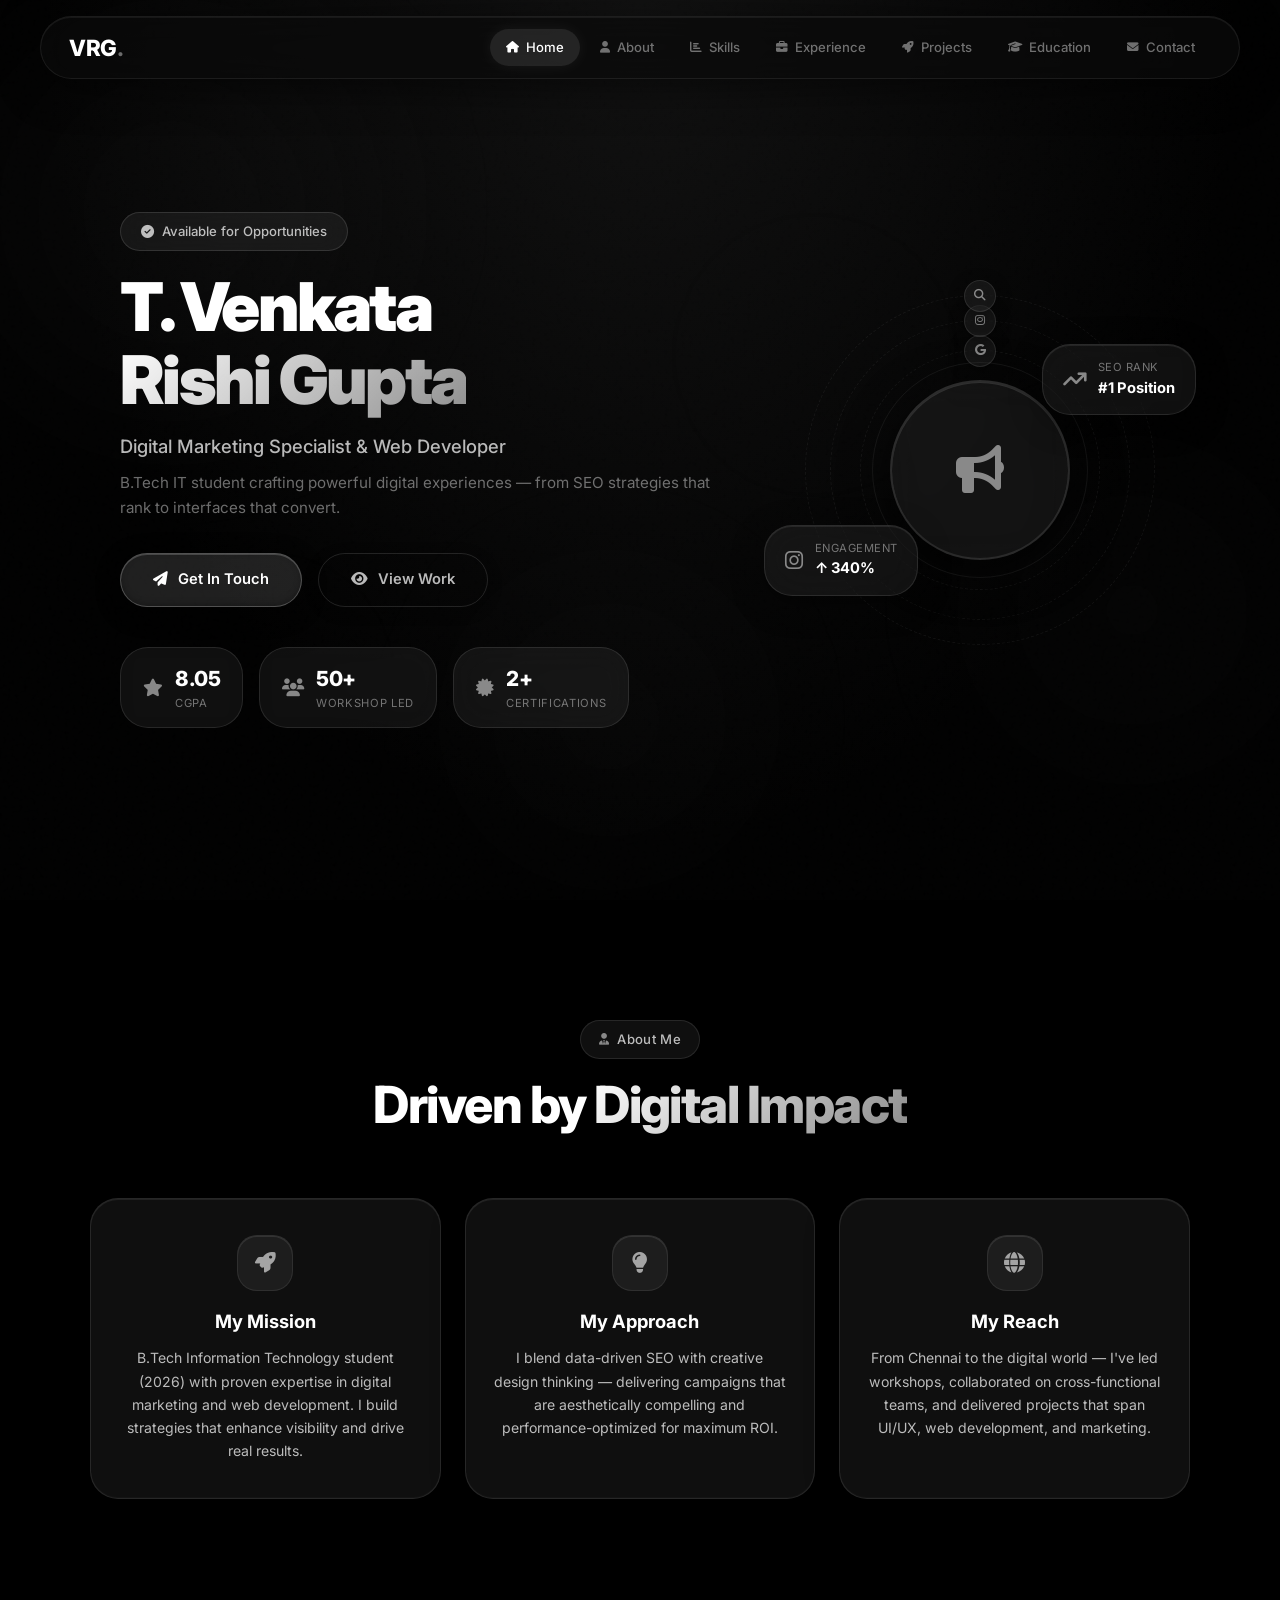
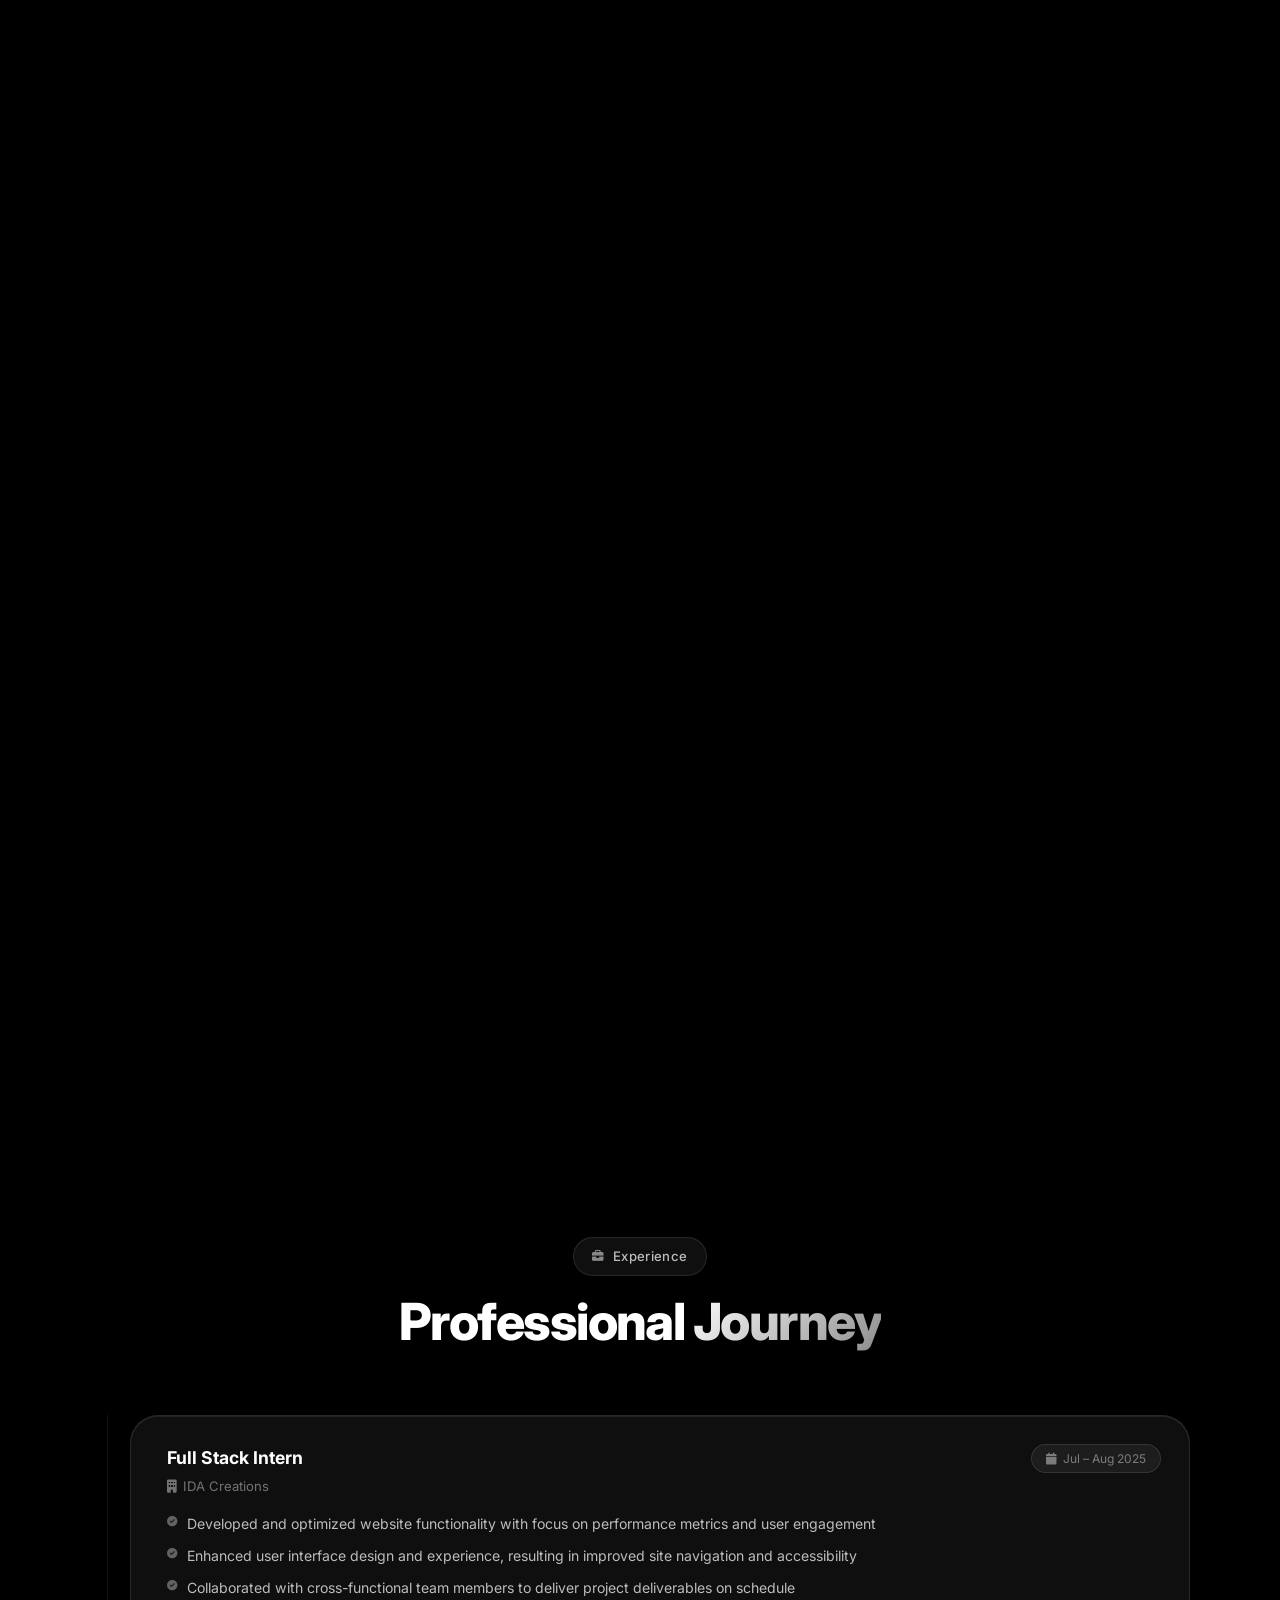
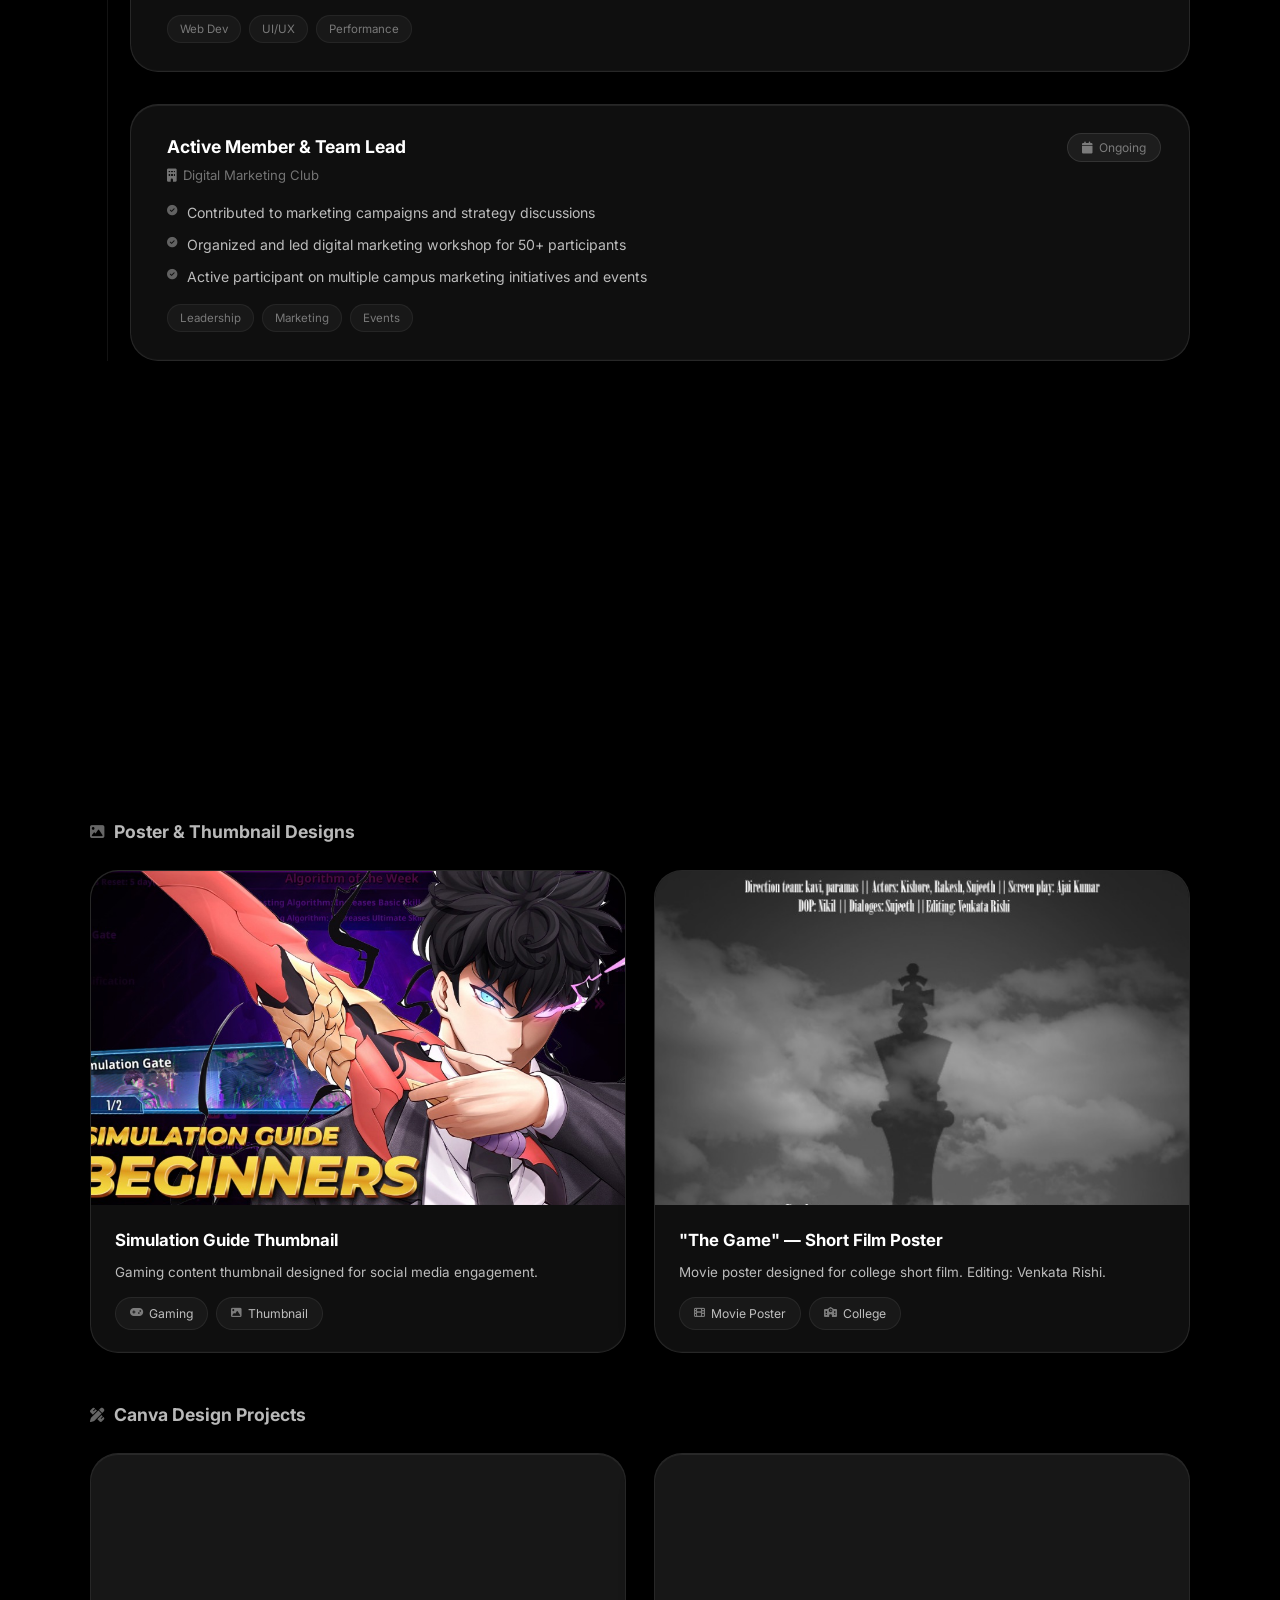
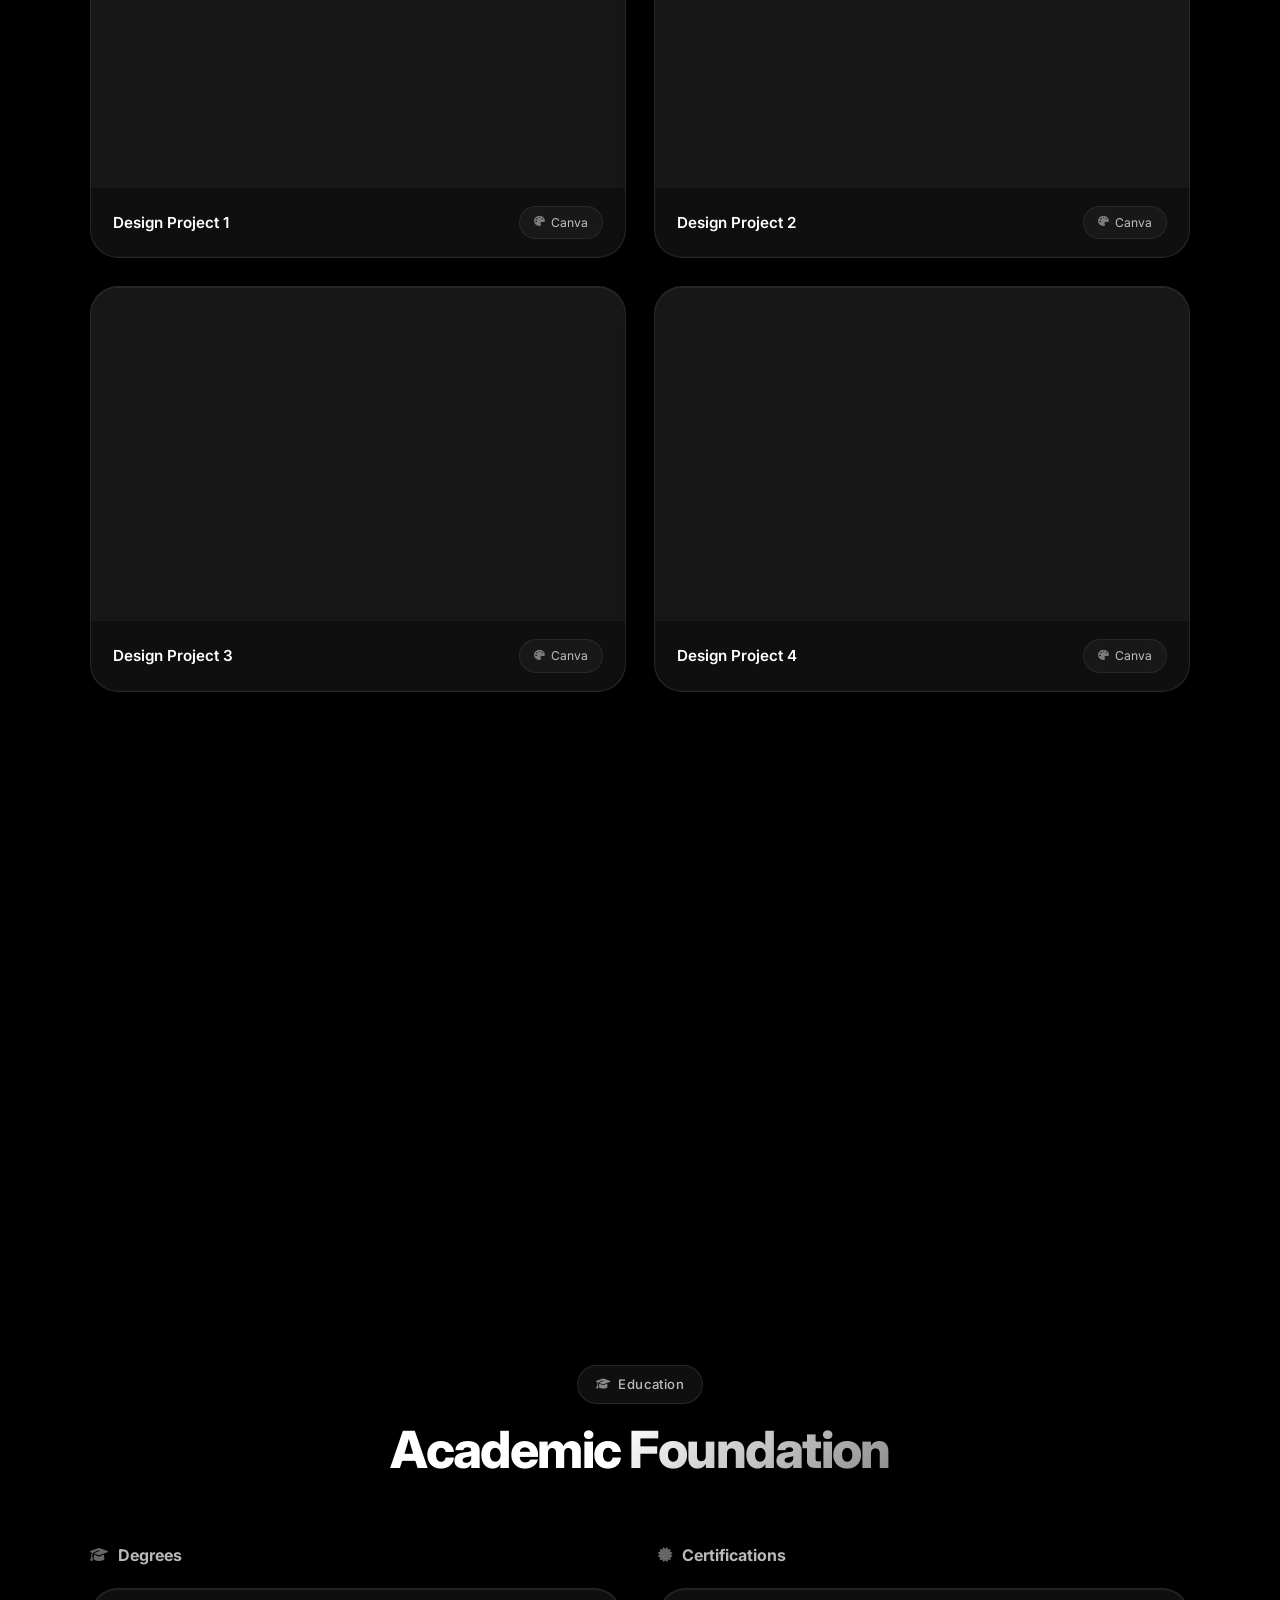
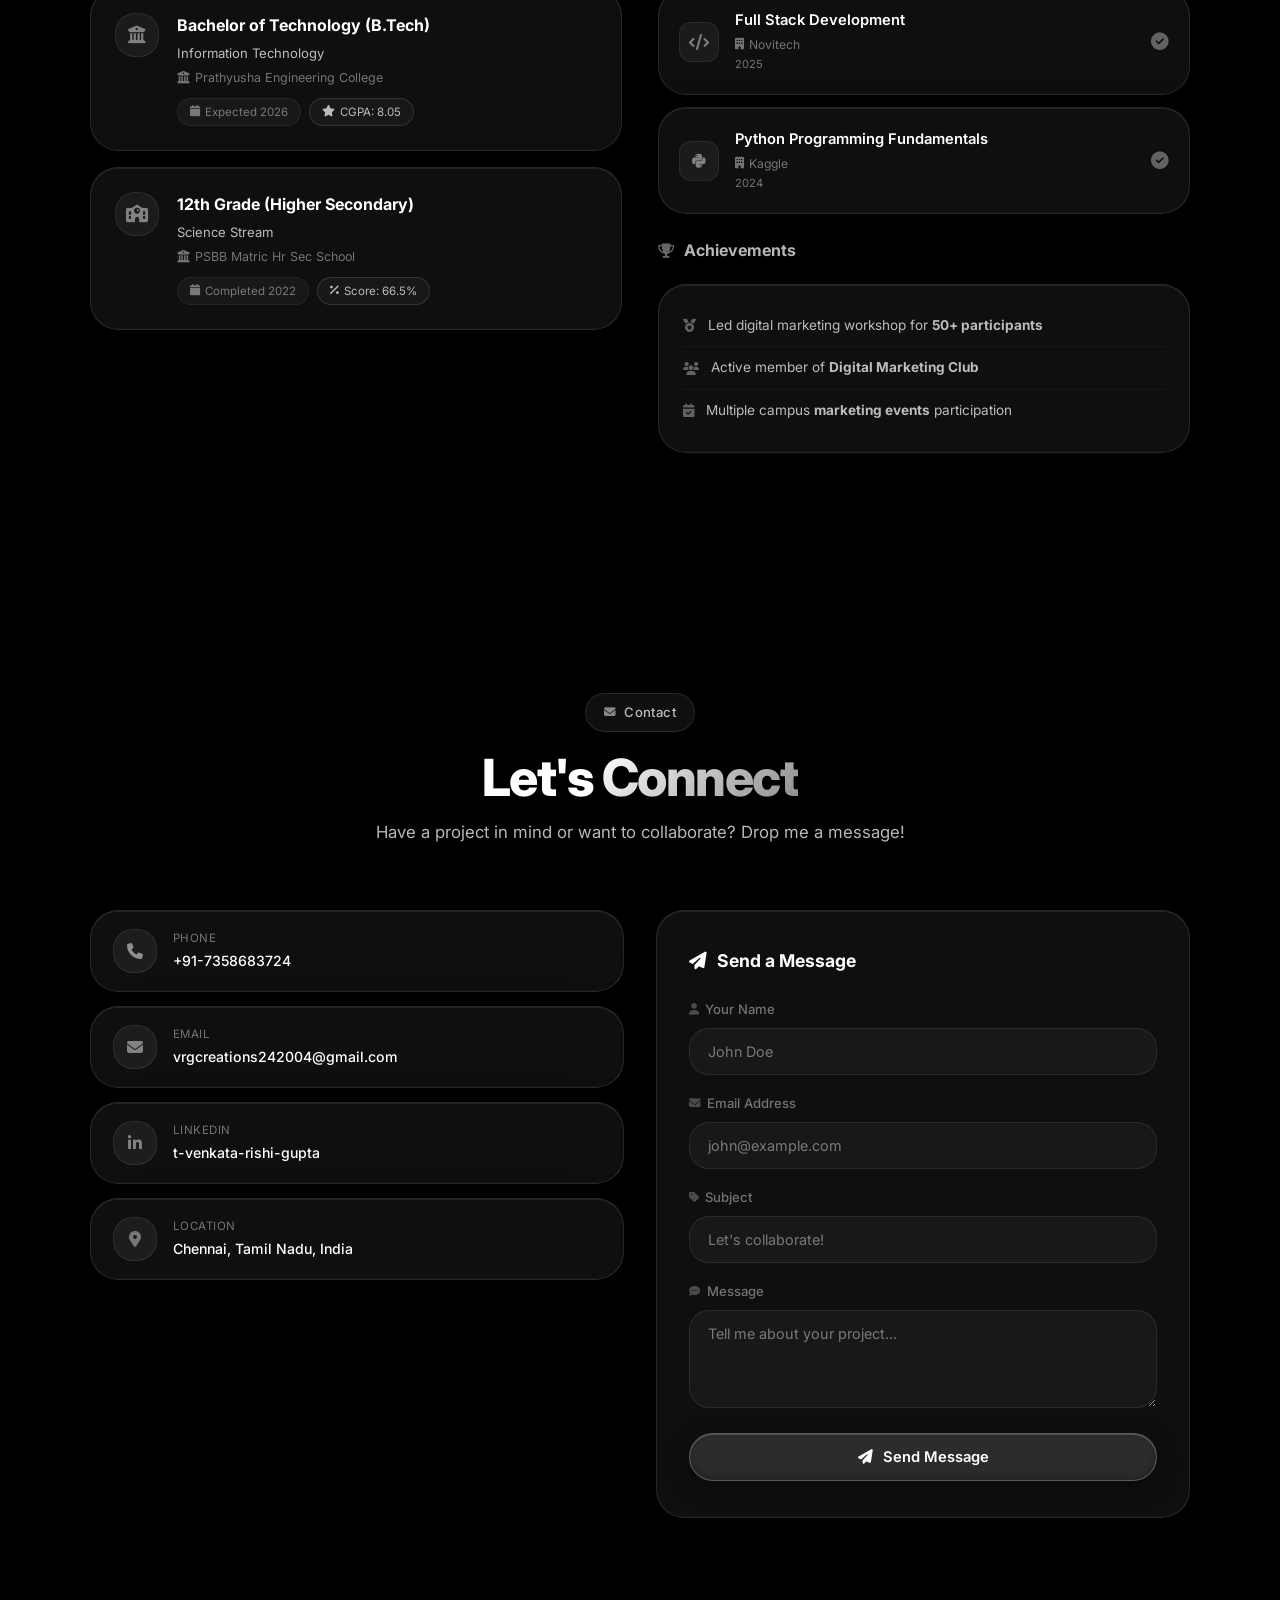
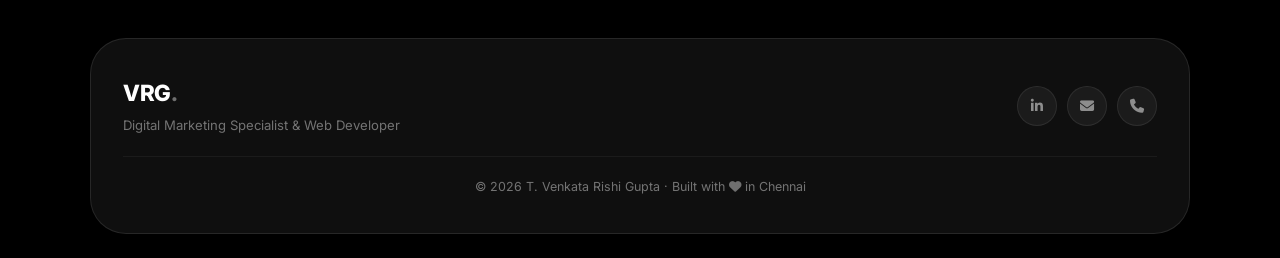
==== index.html @ 82c6eaef "first commit" ====
<!DOCTYPE html>
<html lang="en">

<head>
  <meta charset="UTF-8" />
  <meta name="viewport" content="width=device-width, initial-scale=1.0" />
  <title>T. Venkata Rishi Gupta | Digital Marketing Specialist &amp; Portfolio – Chennai, India</title>
  <meta name="description"
    content="T. Venkata Rishi Gupta – Digital Marketing Specialist & Web Developer. SEO, Social Media, UI/UX & more." />
  <link rel="preconnect" href="https://fonts.googleapis.com" />
  <link rel="preconnect" href="https://fonts.gstatic.com" crossorigin />
  <link
    href="https://fonts.googleapis.com/css2?family=SF+Pro+Display:wght@300;400;500;600;700&family=Inter:wght@300;400;500;600;700;800;900&display=swap"
    rel="stylesheet" />
  <link rel="stylesheet" href="https://cdnjs.cloudflare.com/ajax/libs/font-awesome/6.5.0/css/all.min.css" />
  <link rel="stylesheet" href="style.css" />
</head>

<body>

  <!-- Animated Background -->
  <div class="bg-canvas">
    <div class="orb orb-1"></div>
    <div class="orb orb-2"></div>
    <div class="orb orb-3"></div>
    <div class="orb orb-4"></div>
    <div class="orb orb-5"></div>
    <div class="noise-overlay"></div>
  </div>

  <!-- NAV -->
  <nav id="navbar">
    <div class="nav-glass">
      <div class="nav-logo">
        <span class="logo-text">VRG<span class="logo-dot">.</span></span>
      </div>
      <ul class="nav-links" id="navLinks">
        <li><a href="#home" class="nav-link active" onclick="setActive(this)"><i
              class="fa-solid fa-house"></i><span>Home</span></a></li>
        <li><a href="#about" class="nav-link" onclick="setActive(this)"><i
              class="fa-solid fa-user"></i><span>About</span></a></li>
        <li><a href="#skills" class="nav-link" onclick="setActive(this)"><i
              class="fa-solid fa-chart-bar"></i><span>Skills</span></a></li>
        <li><a href="#experience" class="nav-link" onclick="setActive(this)"><i
              class="fa-solid fa-briefcase"></i><span>Experience</span></a></li>
        <li><a href="#projects" class="nav-link" onclick="setActive(this)"><i
              class="fa-solid fa-rocket"></i><span>Projects</span></a></li>
        <li><a href="#education" class="nav-link" onclick="setActive(this)"><i
              class="fa-solid fa-graduation-cap"></i><span>Education</span></a></li>
        <li><a href="#contact" class="nav-link" onclick="setActive(this)"><i
              class="fa-solid fa-envelope"></i><span>Contact</span></a></li>
      </ul>
      <button class="hamburger" id="hamburger" onclick="toggleMenu()">
        <span></span><span></span><span></span>
      </button>
    </div>
  </nav>

  <!-- HERO SECTION -->
  <section id="home" class="hero-section">
    <div class="hero-content">
      <div class="hero-badge glass-badge">
        <i class="fa-solid fa-circle-check"></i>
        <span>Available for Opportunities</span>
      </div>
      <h1 class="hero-title">
        T. Venkata<br />
        <span class="gradient-text">Rishi Gupta</span>
      </h1>
      <p class="hero-subtitle">Digital Marketing Specialist &amp; Web Developer</p>
      <p class="hero-desc">
        B.Tech IT student crafting powerful digital experiences — from SEO strategies that rank to interfaces that
        convert.
      </p>
      <div class="hero-cta">
        <a href="#contact" class="btn-glass-primary">
          <i class="fa-solid fa-paper-plane"></i>
          <span>Get In Touch</span>
        </a>
        <a href="#projects" class="btn-glass-secondary">
          <i class="fa-solid fa-eye"></i>
          <span>View Work</span>
        </a>
      </div>
      <div class="hero-stats">
        <div class="stat-pill">
          <i class="fa-solid fa-star"></i>
          <div>
            <span class="stat-num">8.05</span>
            <span class="stat-label">CGPA</span>
          </div>
        </div>
        <div class="stat-pill">
          <i class="fa-solid fa-users"></i>
          <div>
            <span class="stat-num">50+</span>
            <span class="stat-label">Workshop Led</span>
          </div>
        </div>
        <div class="stat-pill">
          <i class="fa-solid fa-certificate"></i>
          <div>
            <span class="stat-num">2+</span>
            <span class="stat-label">Certifications</span>
          </div>
        </div>
      </div>
    </div>
    <div class="hero-visual">
      <div class="avatar-ring">
        <div class="avatar-glass">
          <div class="avatar-inner">
            <i class="fa-solid fa-bullhorn avatar-icon"></i>
          </div>
          <div class="avatar-pulse"></div>
        </div>
        <div class="orbit orbit-1">
          <div class="orbit-dot"><i class="fa-brands fa-google"></i></div>
        </div>
        <div class="orbit orbit-2">
          <div class="orbit-dot"><i class="fa-brands fa-instagram"></i></div>
        </div>
        <div class="orbit orbit-3">
          <div class="orbit-dot"><i class="fa-solid fa-magnifying-glass"></i></div>
        </div>
      </div>

      <!-- Floating Cards -->
      <div class="float-card card-seo">
        <i class="fa-solid fa-arrow-trend-up"></i>
        <div>
          <span class="fc-label">SEO Rank</span>
          <span class="fc-value">#1 Position</span>
        </div>
      </div>
      <div class="float-card card-social">
        <i class="fa-brands fa-instagram"></i>
        <div>
          <span class="fc-label">Engagement</span>
          <span class="fc-value">↑ 340%</span>
        </div>
      </div>
    </div>
  </section>

  <!-- ABOUT SECTION -->
  <section id="about" class="section">
    <div class="section-inner">
      <div class="section-header">
        <span class="section-tag glass-tag"><i class="fa-solid fa-user-tie"></i> About Me</span>
        <h2 class="section-title">Driven by <span class="gradient-text">Digital Impact</span></h2>
      </div>
      <div class="about-grid">
        <div class="about-card glass-card">
          <div class="about-icon-wrap"><i class="fa-solid fa-rocket"></i></div>
          <h3>My Mission</h3>
          <p>B.Tech Information Technology student (2026) with proven expertise in digital marketing and web
            development. I build strategies that enhance visibility and drive real results.</p>
        </div>
        <div class="about-card glass-card">
          <div class="about-icon-wrap"><i class="fa-solid fa-lightbulb"></i></div>
          <h3>My Approach</h3>
          <p>I blend data-driven SEO with creative design thinking — delivering campaigns that are aesthetically
            compelling and performance-optimized for maximum ROI.</p>
        </div>
        <div class="about-card glass-card">
          <div class="about-icon-wrap"><i class="fa-solid fa-globe"></i></div>
          <h3>My Reach</h3>
          <p>From Chennai to the digital world — I've led workshops, collaborated on cross-functional teams, and
            delivered projects that span UI/UX, web development, and marketing.</p>
        </div>
      </div>
    </div>
  </section>

  <!-- SKILLS SECTION -->
  <section id="skills" class="section">
    <div class="section-inner">
      <div class="section-header">
        <span class="section-tag glass-tag"><i class="fa-solid fa-wand-magic-sparkles"></i> Core Skills</span>
        <h2 class="section-title">What I <span class="gradient-text">Bring to the Table</span></h2>
      </div>

      <div class="skills-grid">
        <!-- Digital Marketing -->
        <div class="skill-category glass-card">
          <div class="skill-cat-header">
            <div class="skill-cat-icon"><i class="fa-solid fa-bullhorn"></i></div>
            <h3>Digital Marketing</h3>
          </div>
          <div class="skill-tags">
            <span class="skill-tag"><i class="fa-brands fa-google"></i> SEO On-page</span>
            <span class="skill-tag"><i class="fa-solid fa-link"></i> SEO Off-page</span>
            <span class="skill-tag"><i class="fa-brands fa-instagram"></i> Social Media</span>
            <span class="skill-tag"><i class="fa-solid fa-key"></i> Keyword Research</span>
          </div>
          <div class="skill-bars">
            <div class="skill-bar-item">
              <span>SEO Strategy</span>
              <div class="bar-track">
                <div class="bar-fill" data-width="90%"></div>
              </div>
            </div>
            <div class="skill-bar-item">
              <span>Social Media Marketing</span>
              <div class="bar-track">
                <div class="bar-fill" data-width="85%"></div>
              </div>
            </div>
            <div class="skill-bar-item">
              <span>Keyword Research</span>
              <div class="bar-track">
                <div class="bar-fill" data-width="88%"></div>
              </div>
            </div>
          </div>
        </div>

        <!-- Design & Development -->
        <div class="skill-category glass-card">
          <div class="skill-cat-header">
            <div class="skill-cat-icon"><i class="fa-solid fa-pen-ruler"></i></div>
            <h3>Design & Development</h3>
          </div>
          <div class="skill-tags">
            <span class="skill-tag"><i class="fa-solid fa-palette"></i> UI/UX Design</span>
            <span class="skill-tag"><i class="fa-solid fa-laptop-code"></i> Web Dev</span>
            <span class="skill-tag"><i class="fa-solid fa-mobile-screen"></i> Responsive</span>
            <span class="skill-tag"><i class="fa-solid fa-sitemap"></i> Web Design</span>
          </div>
          <div class="skill-bars">
            <div class="skill-bar-item">
              <span>UI/UX Design</span>
              <div class="bar-track">
                <div class="bar-fill" data-width="82%"></div>
              </div>
            </div>
            <div class="skill-bar-item">
              <span>Web Development</span>
              <div class="bar-track">
                <div class="bar-fill" data-width="78%"></div>
              </div>
            </div>
            <div class="skill-bar-item">
              <span>Responsive Design</span>
              <div class="bar-track">
                <div class="bar-fill" data-width="85%"></div>
              </div>
            </div>
          </div>
        </div>

        <!-- Technical Tools -->
        <div class="skill-category glass-card">
          <div class="skill-cat-header">
            <div class="skill-cat-icon"><i class="fa-solid fa-screwdriver-wrench"></i></div>
            <h3>Technical Tools</h3>
          </div>
          <div class="skill-tags">
            <span class="skill-tag"><i class="fa-solid fa-c"></i> Canva</span>
            <span class="skill-tag"><i class="fa-brands fa-figma"></i> Figma</span>
            <span class="skill-tag"><i class="fa-brands fa-html5"></i> HTML/CSS</span>
            <span class="skill-tag"><i class="fa-solid fa-globe"></i> Web Mgmt</span>
          </div>
          <div class="skill-bars">
            <div class="skill-bar-item">
              <span>Figma / Canva</span>
              <div class="bar-track">
                <div class="bar-fill" data-width="87%"></div>
              </div>
            </div>
            <div class="skill-bar-item">
              <span>HTML / CSS</span>
              <div class="bar-track">
                <div class="bar-fill" data-width="80%"></div>
              </div>
            </div>
            <div class="skill-bar-item">
              <span>Adobe Photoshop</span>
              <div class="bar-track">
                <div class="bar-fill" data-width="75%"></div>
              </div>
            </div>
          </div>
        </div>

        <!-- Soft Skills -->
        <div class="skill-category glass-card">
          <div class="skill-cat-header">
            <div class="skill-cat-icon"><i class="fa-solid fa-handshake"></i></div>
            <h3>Soft Skills</h3>
          </div>
          <div class="skill-tags">
            <span class="skill-tag"><i class="fa-solid fa-users"></i> Team Work</span>
            <span class="skill-tag"><i class="fa-solid fa-diagram-project"></i> Project Mgmt</span>
            <span class="skill-tag"><i class="fa-solid fa-person-chalkboard"></i> Leadership</span>
          </div>
          <div class="skill-bars">
            <div class="skill-bar-item">
              <span>Team Collaboration</span>
              <div class="bar-track">
                <div class="bar-fill" data-width="92%"></div>
              </div>
            </div>
            <div class="skill-bar-item">
              <span>Project Management</span>
              <div class="bar-track">
                <div class="bar-fill" data-width="86%"></div>
              </div>
            </div>
            <div class="skill-bar-item">
              <span>Workshop Leadership</span>
              <div class="bar-track">
                <div class="bar-fill" data-width="88%"></div>
              </div>
            </div>
          </div>
        </div>
      </div>
    </div>
  </section>

  <!-- EXPERIENCE SECTION -->
  <section id="experience" class="section">
    <div class="section-inner">
      <div class="section-header">
        <span class="section-tag glass-tag"><i class="fa-solid fa-briefcase"></i> Experience</span>
        <h2 class="section-title">Professional <span class="gradient-text">Journey</span></h2>
      </div>

      <div class="timeline">
        <div class="timeline-item glass-card">
          <div class="timeline-badge"><i class="fa-solid fa-code"></i></div>
          <div class="timeline-content">
            <div class="tl-header">
              <div>
                <h3 class="tl-title">Full Stack Intern</h3>
                <span class="tl-company"><i class="fa-solid fa-building"></i> IDA Creations</span>
              </div>
              <span class="tl-date glass-date"><i class="fa-solid fa-calendar"></i> Jul – Aug 2025</span>
            </div>
            <ul class="tl-bullets">
              <li><i class="fa-solid fa-circle-check"></i> Developed and optimized website functionality with focus on
                performance metrics and user engagement</li>
              <li><i class="fa-solid fa-circle-check"></i> Enhanced user interface design and experience, resulting in
                improved site navigation and accessibility</li>
              <li><i class="fa-solid fa-circle-check"></i> Collaborated with cross-functional team members to deliver
                project deliverables on schedule</li>
            </ul>
            <div class="tl-tags">
              <span class="mini-tag">Web Dev</span>
              <span class="mini-tag">UI/UX</span>
              <span class="mini-tag">Performance</span>
            </div>
          </div>
        </div>

        <div class="timeline-item glass-card">
          <div class="timeline-badge club"><i class="fa-solid fa-bullhorn"></i></div>
          <div class="timeline-content">
            <div class="tl-header">
              <div>
                <h3 class="tl-title">Active Member & Team Lead</h3>
                <span class="tl-company"><i class="fa-solid fa-building"></i> Digital Marketing Club</span>
              </div>
              <span class="tl-date glass-date"><i class="fa-solid fa-calendar"></i> Ongoing</span>
            </div>
            <ul class="tl-bullets">
              <li><i class="fa-solid fa-circle-check"></i> Contributed to marketing campaigns and strategy discussions
              </li>
              <li><i class="fa-solid fa-circle-check"></i> Organized and led digital marketing workshop for 50+
                participants</li>
              <li><i class="fa-solid fa-circle-check"></i> Active participant on multiple campus marketing initiatives
                and events</li>
            </ul>
            <div class="tl-tags">
              <span class="mini-tag">Leadership</span>
              <span class="mini-tag">Marketing</span>
              <span class="mini-tag">Events</span>
            </div>
          </div>
        </div>
      </div>
    </div>
  </section>

  <!-- MY WORKS SECTION -->
  <section id="projects" class="section">
    <div class="section-inner">
      <div class="section-header">
        <span class="section-tag glass-tag"><i class="fa-solid fa-palette"></i> My Works</span>
        <h2 class="section-title">Creative <span class="gradient-text">Portfolio</span></h2>
        <p class="section-desc">College projects, personal designs, movie posters &amp; more — crafted with Canva &amp;
          Adobe tools.</p>
      </div>

      <!-- Poster Images Gallery -->
      <h3 class="works-sub-heading"><i class="fa-solid fa-image"></i> Poster &amp; Thumbnail Designs</h3>
      <div class="works-poster-grid">
        <div class="poster-card glass-card">
          <div class="poster-img-wrap" onclick="openLightbox('poster-simulation.jpg', 'Simulation Guide Thumbnail')">
            <img src="poster-simulation.jpg" alt="Simulation Guide Thumbnail" loading="lazy" />
            <div class="img-zoom-hint"><i class="fa-solid fa-expand"></i></div>
          </div>
          <div class="poster-info">
            <h4>Simulation Guide Thumbnail</h4>
            <p>Gaming content thumbnail designed for social media engagement.</p>
            <div class="project-tags">
              <span class="skill-tag"><i class="fa-solid fa-gamepad"></i> Gaming</span>
              <span class="skill-tag"><i class="fa-solid fa-image"></i> Thumbnail</span>
            </div>
          </div>
        </div>
        <div class="poster-card glass-card">
          <div class="poster-img-wrap" onclick="openLightbox('poster-the-game.jpg', 'The Game — Short Film Poster')">
            <img src="poster-the-game.jpg" alt="The Game - Short Film Poster" loading="lazy" />
            <div class="img-zoom-hint"><i class="fa-solid fa-expand"></i></div>
          </div>
          <div class="poster-info">
            <h4>"The Game" — Short Film Poster</h4>
            <p>Movie poster designed for college short film. Editing: Venkata Rishi.</p>
            <div class="project-tags">
              <span class="skill-tag"><i class="fa-solid fa-film"></i> Movie Poster</span>
              <span class="skill-tag"><i class="fa-solid fa-school"></i> College</span>
            </div>
          </div>
        </div>
      </div>

      <!-- Canva Design Embeds -->
      <h3 class="works-sub-heading mt-48"><i class="fa-solid fa-pen-ruler"></i> Canva Design Projects</h3>
      <div class="works-canva-grid">
        <div class="canva-card glass-card">
          <div class="canva-embed-wrap">
            <iframe loading="lazy" src="https://www.canva.com/design/DAGmX1Phuqk/5xt0BirKqe2yKIEESKuTVw/view?embed"
              allowfullscreen="allowfullscreen" allow="fullscreen"></iframe>
          </div>
          <div class="canva-card-info">
            <h4>Design Project 1</h4>
            <span class="skill-tag"><i class="fa-solid fa-palette"></i> Canva</span>
          </div>
        </div>
        <div class="canva-card glass-card">
          <div class="canva-embed-wrap">
            <iframe loading="lazy" src="https://www.canva.com/design/DAGmX_1RBnY/Ohxn4zfFHkY410VSQay9CQ/view?embed"
              allowfullscreen="allowfullscreen" allow="fullscreen"></iframe>
          </div>
          <div class="canva-card-info">
            <h4>Design Project 2</h4>
            <span class="skill-tag"><i class="fa-solid fa-palette"></i> Canva</span>
          </div>
        </div>
        <div class="canva-card glass-card">
          <div class="canva-embed-wrap">
            <iframe loading="lazy" src="https://www.canva.com/design/DAGmXppd1LI/-0dYeu36-ak2hpcxMoCjTA/view?embed"
              allowfullscreen="allowfullscreen" allow="fullscreen"></iframe>
          </div>
          <div class="canva-card-info">
            <h4>Design Project 3</h4>
            <span class="skill-tag"><i class="fa-solid fa-palette"></i> Canva</span>
          </div>
        </div>
        <div class="canva-card glass-card">
          <div class="canva-embed-wrap">
            <iframe loading="lazy" src="https://www.canva.com/design/DAGljau8V98/XFoKpj3DDhOV1EO4dMuVNQ/view?embed"
              allowfullscreen="allowfullscreen" allow="fullscreen"></iframe>
          </div>
          <div class="canva-card-info">
            <h4>Design Project 4</h4>
            <span class="skill-tag"><i class="fa-solid fa-palette"></i> Canva</span>
          </div>
        </div>
        <div class="canva-card glass-card">
          <div class="canva-embed-wrap">
            <iframe loading="lazy" src="https://www.canva.com/design/DAGnURakRXc/LvXEK84RqoYodj6kaVEstA/view?embed"
              allowfullscreen="allowfullscreen" allow="fullscreen"></iframe>
          </div>
          <div class="canva-card-info">
            <h4>Design Project 5</h4>
            <span class="skill-tag"><i class="fa-solid fa-palette"></i> Canva</span>
          </div>
        </div>
        <div class="canva-card glass-card">
          <div class="canva-embed-wrap">
            <iframe loading="lazy" src="https://www.canva.com/design/DAG2lvkWkO4/tm6XR6jts2namlH_p8Xtew/view?embed"
              allowfullscreen="allowfullscreen" allow="fullscreen"></iframe>
          </div>
          <div class="canva-card-info">
            <h4>Design Project 6</h4>
            <span class="skill-tag"><i class="fa-solid fa-palette"></i> Canva</span>
          </div>
        </div>
      </div>
    </div>
  </section>

  <!-- EDUCATION & CERTIFICATIONS -->
  <section id="education" class="section">
    <div class="section-inner">
      <div class="section-header">
        <span class="section-tag glass-tag"><i class="fa-solid fa-graduation-cap"></i> Education</span>
        <h2 class="section-title">Academic <span class="gradient-text">Foundation</span></h2>
      </div>

      <div class="edu-grid">
        <div class="edu-col">
          <h3 class="sub-heading"><i class="fa-solid fa-graduation-cap"></i> Degrees</h3>

          <div class="edu-card glass-card">
            <div class="edu-icon"><i class="fa-solid fa-university"></i></div>
            <div class="edu-details">
              <h4>Bachelor of Technology (B.Tech)</h4>
              <span class="edu-field">Information Technology</span>
              <span class="edu-inst"><i class="fa-solid fa-building-columns"></i> Prathyusha Engineering College</span>
              <div class="edu-meta">
                <span class="edu-badge"><i class="fa-solid fa-calendar"></i> Expected 2026</span>
                <span class="edu-badge gold"><i class="fa-solid fa-star"></i> CGPA: 8.05</span>
              </div>
            </div>
          </div>

          <div class="edu-card glass-card">
            <div class="edu-icon"><i class="fa-solid fa-school"></i></div>
            <div class="edu-details">
              <h4>12th Grade (Higher Secondary)</h4>
              <span class="edu-field">Science Stream</span>
              <span class="edu-inst"><i class="fa-solid fa-building-columns"></i> PSBB Matric Hr Sec School</span>
              <div class="edu-meta">
                <span class="edu-badge"><i class="fa-solid fa-calendar"></i> Completed 2022</span>
                <span class="edu-badge gold"><i class="fa-solid fa-percent"></i> Score: 66.5%</span>
              </div>
            </div>
          </div>
        </div>

        <div class="edu-col">
          <h3 class="sub-heading"><i class="fa-solid fa-certificate"></i> Certifications</h3>

          <div class="cert-card glass-card">
            <div class="cert-icon"><i class="fa-solid fa-code"></i></div>
            <div class="cert-details">
              <h4>Full Stack Development</h4>
              <span class="cert-org"><i class="fa-solid fa-building"></i> Novitech</span>
              <span class="cert-year">2025</span>
            </div>
            <div class="cert-badge-wrap">
              <span class="cert-verified"><i class="fa-solid fa-circle-check"></i></span>
            </div>
          </div>

          <div class="cert-card glass-card">
            <div class="cert-icon"><i class="fa-brands fa-python"></i></div>
            <div class="cert-details">
              <h4>Python Programming Fundamentals</h4>
              <span class="cert-org"><i class="fa-solid fa-building"></i> Kaggle</span>
              <span class="cert-year">2024</span>
            </div>
            <div class="cert-badge-wrap">
              <span class="cert-verified"><i class="fa-solid fa-circle-check"></i></span>
            </div>
          </div>

          <h3 class="sub-heading mt-24"><i class="fa-solid fa-trophy"></i> Achievements</h3>
          <div class="achievement-list glass-card">
            <div class="ach-item">
              <i class="fa-solid fa-medal"></i>
              <span>Led digital marketing workshop for <strong>50+ participants</strong></span>
            </div>
            <div class="ach-item">
              <i class="fa-solid fa-users"></i>
              <span>Active member of <strong>Digital Marketing Club</strong></span>
            </div>
            <div class="ach-item">
              <i class="fa-solid fa-calendar-check"></i>
              <span>Multiple campus <strong>marketing events</strong> participation</span>
            </div>
          </div>
        </div>
      </div>
    </div>
  </section>

  <!-- CONTACT SECTION -->
  <section id="contact" class="section">
    <div class="section-inner">
      <div class="section-header">
        <span class="section-tag glass-tag"><i class="fa-solid fa-envelope"></i> Contact</span>
        <h2 class="section-title">Let's <span class="gradient-text">Connect</span></h2>
        <p class="section-desc">Have a project in mind or want to collaborate? Drop me a message!</p>
      </div>

      <div class="contact-wrap">
        <div class="contact-info">
          <a href="tel:+917358683724" class="contact-pill glass-card">
            <div class="contact-pill-icon"><i class="fa-solid fa-phone"></i></div>
            <div>
              <span class="cp-label">Phone</span>
              <span class="cp-val">+91-7358683724</span>
            </div>
            <i class="fa-solid fa-arrow-up-right cp-arrow"></i>
          </a>
          <a href="mailto:vrgcreations242004@gmail.com" class="contact-pill glass-card">
            <div class="contact-pill-icon email"><i class="fa-solid fa-envelope"></i></div>
            <div>
              <span class="cp-label">Email</span>
              <span class="cp-val">vrgcreations242004@gmail.com</span>
            </div>
            <i class="fa-solid fa-arrow-up-right cp-arrow"></i>
          </a>
          <a href="https://linkedin.com/in/t-venkata-rishi-gupta-782a92257" target="_blank"
            class="contact-pill glass-card">
            <div class="contact-pill-icon linkedin"><i class="fa-brands fa-linkedin-in"></i></div>
            <div>
              <span class="cp-label">LinkedIn</span>
              <span class="cp-val">t-venkata-rishi-gupta</span>
            </div>
            <i class="fa-solid fa-arrow-up-right cp-arrow"></i>
          </a>
          <div class="contact-pill glass-card location-pill">
            <div class="contact-pill-icon loc"><i class="fa-solid fa-location-dot"></i></div>
            <div>
              <span class="cp-label">Location</span>
              <span class="cp-val">Chennai, Tamil Nadu, India</span>
            </div>
          </div>
        </div>

        <form class="contact-form glass-card" id="contactForm" onsubmit="handleSubmit(event)">
          <h3 class="form-title"><i class="fa-solid fa-paper-plane"></i> Send a Message</h3>
          <div class="form-group">
            <label for="fname"><i class="fa-solid fa-user"></i> Your Name</label>
            <input type="text" id="fname" placeholder="John Doe" required />
          </div>
          <div class="form-group">
            <label for="femail"><i class="fa-solid fa-envelope"></i> Email Address</label>
            <input type="email" id="femail" placeholder="john@example.com" required />
          </div>
          <div class="form-group">
            <label for="fsubject"><i class="fa-solid fa-tag"></i> Subject</label>
            <input type="text" id="fsubject" placeholder="Let's collaborate!" required />
          </div>
          <div class="form-group">
            <label for="fmsg"><i class="fa-solid fa-comment-dots"></i> Message</label>
            <textarea id="fmsg" rows="4" placeholder="Tell me about your project..." required></textarea>
          </div>
          <button type="submit" class="btn-glass-primary full-width" id="submitBtn">
            <i class="fa-solid fa-paper-plane"></i>
            <span>Send Message</span>
          </button>
          <div class="form-success" id="formSuccess">
            <i class="fa-solid fa-circle-check"></i> Message sent! I'll get back to you soon.
          </div>
        </form>
      </div>
    </div>
  </section>

  <!-- FOOTER -->
  <footer class="footer">
    <div class="footer-glass">
      <div class="footer-top">
        <div class="footer-brand">
          <span class="logo-text">VRG<span class="logo-dot">.</span></span>
          <p>Digital Marketing Specialist &amp; Web Developer</p>
        </div>
        <div class="footer-social">
          <a href="https://linkedin.com/in/t-venkata-rishi-gupta-782a92257" target="_blank" class="social-btn"><i
              class="fa-brands fa-linkedin-in"></i></a>
          <a href="mailto:vrgcreations242004@gmail.com" class="social-btn"><i class="fa-solid fa-envelope"></i></a>
          <a href="tel:+917358683724" class="social-btn"><i class="fa-solid fa-phone"></i></a>
        </div>
      </div>
      <div class="footer-bottom">
        <p>&copy; 2026 T. Venkata Rishi Gupta · Built with <i class="fa-solid fa-heart heart-icon"></i> in Chennai</p>
      </div>
    </div>
  </footer>

  <!-- LIGHTBOX MODAL -->
  <div class="lightbox-overlay" id="lightboxOverlay" onclick="closeLightbox()">
    <button class="lightbox-close" onclick="closeLightbox()"><i class="fa-solid fa-xmark"></i></button>
    <img id="lightboxImg" src="" alt="" onclick="event.stopPropagation()" />
    <p class="lightbox-caption" id="lightboxCaption"></p>
  </div>

  <script src="script.js"></script>
</body>

</html>
---- style.css ----
/* ============================================================
   RISHI GUPTA PORTFOLIO — iOS LIQUID GLASS / B&W THEME
   Advanced 3D Animations · Glassmorphism · Curved Edges
   ============================================================ */

/* ---------- CSS CUSTOM PROPERTIES ---------- */
:root {
  --bg-primary: #000000;
  --bg-secondary: #080808;
  --bg-tertiary: #111111;
  --text-primary: #ffffff;
  --text-secondary: rgba(255,255,255,.72);
  --text-muted: rgba(255,255,255,.42);
  --glass-bg: rgba(255,255,255,.06);
  --glass-bg-hover: rgba(255,255,255,.10);
  --glass-border: rgba(255,255,255,.10);
  --glass-border-hover: rgba(255,255,255,.20);
  --glass-highlight: rgba(255,255,255,.15);
  --glass-shadow: rgba(0,0,0,.60);
  --accent: #ffffff;
  --accent-dim: rgba(255,255,255,.18);
  --gradient-text: linear-gradient(135deg,#fff 0%,rgba(255,255,255,.55) 100%);
  --liquid-shine: linear-gradient(135deg,rgba(255,255,255,.18) 0%,rgba(255,255,255,0) 50%,rgba(255,255,255,.06) 100%);
  --radius-sm: 12px;
  --radius-md: 20px;
  --radius-lg: 28px;
  --radius-xl: 36px;
  --radius-pill: 999px;
  --font-main: 'Inter','SF Pro Display',-apple-system,BlinkMacSystemFont,sans-serif;
  --transition-fast: .22s cubic-bezier(.4,0,.2,1);
  --transition-med: .4s cubic-bezier(.4,0,.2,1);
  --transition-slow: .6s cubic-bezier(.22,1,.36,1);
  --perspective: 1200px;
}

/* ---------- RESET & BASE ---------- */
*,*::before,*::after{box-sizing:border-box;margin:0;padding:0}
html{scroll-behavior:smooth;scroll-padding-top:100px;font-size:16px}
body{
  font-family:var(--font-main);
  background:var(--bg-primary);
  color:var(--text-primary);
  line-height:1.6;
  overflow-x:hidden;
  -webkit-font-smoothing:antialiased;
  -moz-osx-font-smoothing:grayscale;
}
a{text-decoration:none;color:inherit}
ul{list-style:none}
img{max-width:100%;display:block}
button{cursor:pointer;border:none;background:none;font-family:inherit}

/* ---------- ANIMATED BACKGROUND ---------- */
.bg-canvas{
  position:fixed;inset:0;z-index:0;overflow:hidden;
  background:radial-gradient(ellipse at 50% 0%,#111 0%,#000 70%);
}
.orb{
  position:absolute;border-radius:50%;
  filter:blur(100px);opacity:.25;
  will-change:transform;
}
.orb-1{
  width:600px;height:600px;top:-10%;left:-10%;
  background:radial-gradient(circle,rgba(255,255,255,.18),transparent 70%);
  animation:orbFloat1 18s ease-in-out infinite;
}
.orb-2{
  width:500px;height:500px;top:40%;right:-8%;
  background:radial-gradient(circle,rgba(255,255,255,.12),transparent 70%);
  animation:orbFloat2 22s ease-in-out infinite;
}
.orb-3{
  width:450px;height:450px;bottom:-5%;left:30%;
  background:radial-gradient(circle,rgba(255,255,255,.14),transparent 70%);
  animation:orbFloat3 20s ease-in-out infinite;
}
.orb-4{
  width:350px;height:350px;top:20%;left:50%;
  background:radial-gradient(circle,rgba(255,255,255,.08),transparent 70%);
  animation:orbFloat4 25s ease-in-out infinite;
}
.orb-5{
  width:280px;height:280px;top:60%;left:10%;
  background:radial-gradient(circle,rgba(255,255,255,.10),transparent 70%);
  animation:orbFloat5 16s ease-in-out infinite;
}
@keyframes orbFloat1{0%,100%{transform:translate(0,0) scale(1)}50%{transform:translate(80px,60px) scale(1.15)}}
@keyframes orbFloat2{0%,100%{transform:translate(0,0) scale(1)}50%{transform:translate(-60px,-80px) scale(1.1)}}
@keyframes orbFloat3{0%,100%{transform:translate(0,0) scale(1)}50%{transform:translate(50px,-50px) scale(1.12)}}
@keyframes orbFloat4{0%,100%{transform:translate(0,0) scale(.95)}50%{transform:translate(-40px,70px) scale(1.08)}}
@keyframes orbFloat5{0%,100%{transform:translate(0,0) scale(1)}50%{transform:translate(60px,40px) scale(1.1)}}

.noise-overlay{
  position:absolute;inset:0;
  background:url("data:image/svg+xml,%3Csvg viewBox='0 0 256 256' xmlns='http://www.w3.org/2000/svg'%3E%3Cfilter id='n'%3E%3CfeTurbulence type='fractalNoise' baseFrequency='.85' numOctaves='4' stitchTiles='stitch'/%3E%3C/filter%3E%3Crect width='100%25' height='100%25' filter='url(%23n)' opacity='.03'/%3E%3C/svg%3E");
  opacity:.5;pointer-events:none;
}

/* ---------- LIQUID GLASS MIXIN CLASSES ---------- */
.glass-card{
  background:var(--glass-bg);
  border:1px solid var(--glass-border);
  border-radius:var(--radius-lg);
  backdrop-filter:blur(24px) saturate(1.4);
  -webkit-backdrop-filter:blur(24px) saturate(1.4);
  box-shadow:
    0 8px 32px rgba(0,0,0,.4),
    inset 0 1px 0 rgba(255,255,255,.08),
    inset 0 -1px 0 rgba(255,255,255,.02);
  position:relative;overflow:hidden;
  transition:transform var(--transition-med),box-shadow var(--transition-med),border-color var(--transition-med);
  transform:perspective(var(--perspective)) rotateX(0) rotateY(0);
}
.glass-card::before{
  content:'';position:absolute;inset:0;
  background:var(--liquid-shine);
  border-radius:inherit;pointer-events:none;
  opacity:0;transition:opacity var(--transition-med);
}
.glass-card:hover{
  transform:perspective(var(--perspective)) rotateX(2deg) rotateY(-2deg) translateY(-4px) scale(1.015);
  border-color:var(--glass-border-hover);
  box-shadow:
    0 20px 60px rgba(0,0,0,.5),
    inset 0 1px 0 rgba(255,255,255,.12),
    0 0 30px rgba(255,255,255,.04);
}
.glass-card:hover::before{opacity:1}

.glass-tag{
  display:inline-flex;align-items:center;gap:8px;
  padding:8px 18px;
  background:var(--glass-bg);
  border:1px solid var(--glass-border);
  border-radius:var(--radius-pill);
  backdrop-filter:blur(16px);
  font-size:.82rem;font-weight:500;
  color:var(--text-secondary);
  letter-spacing:.03em;
}
.glass-tag i{font-size:.72rem;opacity:.7}

.glass-badge{
  display:inline-flex;align-items:center;gap:8px;
  padding:8px 20px;
  background:rgba(255,255,255,.06);
  border:1px solid rgba(255,255,255,.12);
  border-radius:var(--radius-pill);
  backdrop-filter:blur(16px);
  font-size:.82rem;font-weight:500;
  color:var(--text-secondary);
  animation:badgePulse 3s ease-in-out infinite;
}
@keyframes badgePulse{0%,100%{box-shadow:0 0 0 0 rgba(255,255,255,.1)}50%{box-shadow:0 0 0 8px rgba(255,255,255,0)}}

.glass-date{
  display:inline-flex;align-items:center;gap:6px;
  padding:4px 14px;
  background:var(--glass-bg);
  border:1px solid var(--glass-border);
  border-radius:var(--radius-pill);
  font-size:.75rem;color:var(--text-muted);
}

/* ---------- NAV ---------- */
#navbar{
  position:fixed;top:0;left:0;right:0;z-index:1000;
  padding:16px 24px;
  transition:all var(--transition-med);
}
.nav-glass{
  max-width:1200px;margin:0 auto;
  display:flex;align-items:center;justify-content:space-between;
  padding:12px 28px;
  background:rgba(10,10,10,.7);
  border:1px solid rgba(255,255,255,.08);
  border-radius:var(--radius-xl);
  backdrop-filter:blur(28px) saturate(1.6);
  -webkit-backdrop-filter:blur(28px) saturate(1.6);
  box-shadow:0 8px 40px rgba(0,0,0,.5),inset 0 1px 0 rgba(255,255,255,.06);
}
.logo-text{font-size:1.4rem;font-weight:800;letter-spacing:-.02em;color:#fff}
.logo-dot{color:rgba(255,255,255,.4)}
.nav-links{display:flex;gap:4px}
.nav-link{
  display:flex;align-items:center;gap:7px;
  padding:8px 16px;
  border-radius:var(--radius-pill);
  font-size:.82rem;font-weight:500;
  color:var(--text-muted);
  transition:all var(--transition-fast);
  position:relative;
}
.nav-link i{font-size:.72rem}
.nav-link:hover{color:var(--text-primary);background:rgba(255,255,255,.06)}
.nav-link.active{
  color:#fff;
  background:rgba(255,255,255,.10);
  box-shadow:0 0 16px rgba(255,255,255,.06);
}

/* Hamburger */
.hamburger{display:none;flex-direction:column;gap:5px;padding:8px}
.hamburger span{display:block;width:22px;height:2px;background:#fff;border-radius:2px;transition:var(--transition-fast)}

/* ---------- SECTION LAYOUT ---------- */
.section{
  position:relative;z-index:1;
  padding:120px 24px;
}
.section-inner{max-width:1100px;margin:0 auto}
.section-header{text-align:center;margin-bottom:64px}
.section-title{
  font-size:clamp(2rem,5vw,3.2rem);
  font-weight:800;letter-spacing:-.03em;
  margin-top:16px;line-height:1.15;
}
.section-desc{color:var(--text-secondary);margin-top:12px;font-size:1.05rem}
.gradient-text{
  background:var(--gradient-text);
  -webkit-background-clip:text;-webkit-text-fill-color:transparent;
  background-clip:text;
}

/* ---------- HERO ---------- */
.hero-section{
  position:relative;z-index:1;
  min-height:100vh;
  display:flex;align-items:center;justify-content:center;
  gap:80px;padding:140px 24px 100px;
  max-width:1200px;margin:0 auto;
}
.hero-content{flex:1;max-width:600px}
.hero-title{
  font-size:clamp(2.6rem,6vw,4.2rem);
  font-weight:900;letter-spacing:-.04em;
  line-height:1.08;margin:20px 0 16px;
}
.hero-subtitle{
  font-size:1.15rem;font-weight:500;
  color:var(--text-secondary);margin-bottom:8px;
}
.hero-desc{color:var(--text-muted);font-size:.95rem;line-height:1.7;margin-bottom:32px}

/* 3D Liquid Glass Buttons */
.btn-glass-primary,.btn-glass-secondary{
  display:inline-flex;align-items:center;gap:10px;
  padding:14px 32px;
  border-radius:var(--radius-pill);
  font-size:.92rem;font-weight:600;
  position:relative;overflow:hidden;
  transition:all var(--transition-med);
  transform:perspective(600px) rotateX(0);
  cursor:pointer;
}
.btn-glass-primary{
  background:rgba(255,255,255,.12);
  border:1px solid rgba(255,255,255,.22);
  color:#fff;
  box-shadow:
    0 6px 24px rgba(0,0,0,.4),
    inset 0 1px 0 rgba(255,255,255,.18),
    inset 0 -2px 6px rgba(0,0,0,.25);
}
.btn-glass-primary::before{
  content:'';position:absolute;top:0;left:-100%;
  width:100%;height:100%;
  background:linear-gradient(90deg,transparent,rgba(255,255,255,.15),transparent);
  transition:left .6s ease;
}
.btn-glass-primary:hover{
  transform:perspective(600px) rotateX(-3deg) translateY(-3px) scale(1.03);
  box-shadow:
    0 14px 40px rgba(0,0,0,.5),
    inset 0 1px 0 rgba(255,255,255,.25),
    0 0 40px rgba(255,255,255,.06);
  border-color:rgba(255,255,255,.32);
}
.btn-glass-primary:hover::before{left:100%}
.btn-glass-primary:active{
  transform:perspective(600px) rotateX(2deg) translateY(0) scale(.97);
  transition-duration:.1s;
}

.btn-glass-secondary{
  background:transparent;
  border:1px solid rgba(255,255,255,.12);
  color:var(--text-secondary);
  box-shadow:0 4px 16px rgba(0,0,0,.2);
}
.btn-glass-secondary:hover{
  background:rgba(255,255,255,.06);
  border-color:rgba(255,255,255,.2);
  color:#fff;
  transform:perspective(600px) rotateX(-2deg) translateY(-2px);
  box-shadow:0 10px 30px rgba(0,0,0,.35);
}
.btn-glass-secondary:active{transform:perspective(600px) scale(.97);transition-duration:.1s}

.btn-glass-sm{
  display:inline-flex;align-items:center;gap:8px;
  padding:10px 22px;
  background:var(--glass-bg);
  border:1px solid var(--glass-border);
  border-radius:var(--radius-pill);
  color:var(--text-secondary);
  font-size:.82rem;font-weight:500;
  transition:all var(--transition-med);
  cursor:pointer;
  transform:perspective(600px) rotateX(0);
  box-shadow:0 4px 12px rgba(0,0,0,.25),inset 0 1px 0 rgba(255,255,255,.06);
}
.btn-glass-sm:hover{
  background:var(--glass-bg-hover);
  border-color:var(--glass-border-hover);
  color:#fff;
  transform:perspective(600px) rotateX(-2deg) translateY(-2px) scale(1.04);
  box-shadow:0 8px 28px rgba(0,0,0,.4),0 0 20px rgba(255,255,255,.04);
}
.btn-glass-sm:active{transform:scale(.96);transition-duration:.1s}

.hero-cta{display:flex;gap:16px;flex-wrap:wrap;margin-bottom:40px}

/* Hero Stats */
.hero-stats{display:flex;gap:16px;flex-wrap:wrap}
.stat-pill{
  display:flex;align-items:center;gap:12px;
  padding:14px 22px;
  background:var(--glass-bg);
  border:1px solid var(--glass-border);
  border-radius:var(--radius-lg);
  backdrop-filter:blur(16px);
  transition:all var(--transition-med);
  transform:perspective(600px) rotateX(0);
}
.stat-pill:hover{
  transform:perspective(600px) rotateX(-3deg) translateY(-3px);
  box-shadow:0 12px 36px rgba(0,0,0,.4);
  border-color:var(--glass-border-hover);
}
.stat-pill i{font-size:1.1rem;color:rgba(255,255,255,.5)}
.stat-num{display:block;font-size:1.3rem;font-weight:800;letter-spacing:-.02em}
.stat-label{display:block;font-size:.7rem;color:var(--text-muted);text-transform:uppercase;letter-spacing:.06em}

/* Hero Visual */
.hero-visual{position:relative;flex-shrink:0;width:360px;height:360px}
.avatar-ring{position:relative;width:100%;height:100%;display:flex;align-items:center;justify-content:center}
.avatar-glass{
  width:180px;height:180px;
  border-radius:50%;
  background:var(--glass-bg);
  border:2px solid var(--glass-border);
  display:flex;align-items:center;justify-content:center;
  position:relative;z-index:2;
  backdrop-filter:blur(20px);
  box-shadow:0 12px 48px rgba(0,0,0,.5),inset 0 1px 0 rgba(255,255,255,.12);
  animation:glassFloat 6s ease-in-out infinite;
}
@keyframes glassFloat{0%,100%{transform:translateY(0) scale(1)}50%{transform:translateY(-12px) scale(1.03)}}
.avatar-inner{font-size:3rem;color:rgba(255,255,255,.5)}
.avatar-icon{animation:iconPulse 3s ease-in-out infinite}
@keyframes iconPulse{0%,100%{transform:scale(1);opacity:.5}50%{transform:scale(1.08);opacity:.7}}
.avatar-pulse{
  position:absolute;inset:-20px;border-radius:50%;
  border:1px solid rgba(255,255,255,.06);
  animation:pulseRing 4s ease-in-out infinite;
}
@keyframes pulseRing{0%,100%{transform:scale(1);opacity:.6}50%{transform:scale(1.15);opacity:0}}

/* Orbits */
.orbit{
  position:absolute;border-radius:50%;
  border:1px dashed rgba(255,255,255,.06);
  top:50%;left:50%;
  transform:translate(-50%,-50%);
  animation-timing-function:linear;animation-iteration-count:infinite;
}
.orbit-1{width:240px;height:240px;animation:orbitSpin 15s linear infinite}
.orbit-2{width:300px;height:300px;animation:orbitSpin 20s linear infinite reverse}
.orbit-3{width:350px;height:350px;animation:orbitSpin 25s linear infinite}
@keyframes orbitSpin{from{transform:translate(-50%,-50%) rotate(0)}to{transform:translate(-50%,-50%) rotate(360deg)}}
.orbit-dot{
  position:absolute;top:-16px;left:50%;transform:translateX(-50%);
  width:32px;height:32px;border-radius:50%;
  background:var(--glass-bg);
  border:1px solid var(--glass-border);
  display:flex;align-items:center;justify-content:center;
  font-size:.72rem;color:rgba(255,255,255,.5);
  backdrop-filter:blur(12px);
  box-shadow:0 4px 16px rgba(0,0,0,.4);
}

/* Float Cards */
.float-card{
  position:absolute;display:flex;align-items:center;gap:12px;
  padding:14px 20px;
  background:rgba(255,255,255,.06);
  border:1px solid rgba(255,255,255,.10);
  border-radius:var(--radius-lg);
  backdrop-filter:blur(20px);
  box-shadow:0 8px 32px rgba(0,0,0,.4),inset 0 1px 0 rgba(255,255,255,.08);
  z-index:3;
  animation:cardFloat 5s ease-in-out infinite;
}
.card-seo{top:15%;right:-10%;animation-delay:0s}
.card-social{bottom:15%;left:-10%;animation-delay:1.5s}
@keyframes cardFloat{0%,100%{transform:translateY(0) rotate(0)}50%{transform:translateY(-10px) rotate(1deg)}}
.float-card i{font-size:1.3rem;color:rgba(255,255,255,.5)}
.fc-label{display:block;font-size:.7rem;color:var(--text-muted);text-transform:uppercase;letter-spacing:.04em}
.fc-value{display:block;font-size:.92rem;font-weight:700}

/* ---------- ABOUT ---------- */
.about-grid{display:grid;grid-template-columns:repeat(3,1fr);gap:24px}
.about-card{padding:36px 28px;text-align:center}
.about-card h3{font-size:1.15rem;font-weight:700;margin:16px 0 10px}
.about-card p{font-size:.88rem;color:var(--text-secondary);line-height:1.65}
.about-icon-wrap{
  width:56px;height:56px;margin:0 auto;
  display:flex;align-items:center;justify-content:center;
  border-radius:var(--radius-md);
  background:rgba(255,255,255,.06);
  border:1px solid rgba(255,255,255,.08);
  font-size:1.3rem;color:rgba(255,255,255,.6);
  box-shadow:inset 0 1px 0 rgba(255,255,255,.1);
}

/* ---------- SKILLS ---------- */
.skills-grid{display:grid;grid-template-columns:repeat(2,1fr);gap:24px}
.skill-category{padding:32px 28px}
.skill-cat-header{display:flex;align-items:center;gap:14px;margin-bottom:20px}
.skill-cat-icon{
  width:44px;height:44px;
  display:flex;align-items:center;justify-content:center;
  border-radius:var(--radius-md);
  background:rgba(255,255,255,.06);
  border:1px solid rgba(255,255,255,.08);
  font-size:1.1rem;color:rgba(255,255,255,.55);
}
.skill-category h3{font-size:1.1rem;font-weight:700}
.skill-tags{display:flex;flex-wrap:wrap;gap:8px;margin-bottom:20px}
.skill-tag{
  display:inline-flex;align-items:center;gap:6px;
  padding:6px 14px;
  background:rgba(255,255,255,.04);
  border:1px solid rgba(255,255,255,.07);
  border-radius:var(--radius-pill);
  font-size:.76rem;color:var(--text-secondary);
  transition:all var(--transition-fast);
}
.skill-tag:hover{
  background:rgba(255,255,255,.08);border-color:rgba(255,255,255,.15);color:#fff;
  transform:translateY(-1px);
}
.skill-tag i{font-size:.66rem;opacity:.6}

/* Skill Bars */
.skill-bars{display:flex;flex-direction:column;gap:14px}
.skill-bar-item{display:flex;flex-direction:column;gap:6px}
.skill-bar-item span{font-size:.78rem;color:var(--text-muted)}
.bar-track{
  height:6px;
  background:rgba(255,255,255,.06);
  border-radius:var(--radius-pill);overflow:hidden;
  border:1px solid rgba(255,255,255,.04);
}
.bar-fill{
  height:100%;width:0;
  background:linear-gradient(90deg,rgba(255,255,255,.15),rgba(255,255,255,.35));
  border-radius:var(--radius-pill);
  transition:width 1.4s cubic-bezier(.22,1,.36,1);
  box-shadow:0 0 12px rgba(255,255,255,.08);
  position:relative;
}
.bar-fill::after{
  content:'';position:absolute;right:0;top:50%;transform:translateY(-50%);
  width:8px;height:8px;border-radius:50%;
  background:#fff;opacity:.5;
  box-shadow:0 0 8px rgba(255,255,255,.4);
}

/* ---------- TIMELINE / EXPERIENCE ---------- */
.timeline{display:flex;flex-direction:column;gap:32px;position:relative;padding-left:40px}
.timeline::before{
  content:'';position:absolute;left:17px;top:0;bottom:0;
  width:1px;background:rgba(255,255,255,.08);
}
.timeline-item{position:relative;padding:28px 28px 28px 36px}
.timeline-badge{
  position:absolute;left:-56px;top:28px;
  width:36px;height:36px;
  display:flex;align-items:center;justify-content:center;
  border-radius:50%;
  background:rgba(255,255,255,.08);
  border:2px solid rgba(255,255,255,.12);
  font-size:.82rem;color:rgba(255,255,255,.6);
  z-index:1;
  box-shadow:0 4px 16px rgba(0,0,0,.4);
}
.timeline-badge.club{background:rgba(255,255,255,.06)}
.tl-header{display:flex;justify-content:space-between;align-items:flex-start;gap:16px;flex-wrap:wrap;margin-bottom:16px}
.tl-title{font-size:1.1rem;font-weight:700}
.tl-company{display:flex;align-items:center;gap:6px;font-size:.82rem;color:var(--text-muted);margin-top:4px}
.tl-bullets{display:flex;flex-direction:column;gap:10px;margin-bottom:16px}
.tl-bullets li{display:flex;align-items:flex-start;gap:10px;font-size:.88rem;color:var(--text-secondary);line-height:1.55}
.tl-bullets li i{margin-top:4px;font-size:.65rem;color:rgba(255,255,255,.35);flex-shrink:0}
.tl-tags{display:flex;flex-wrap:wrap;gap:8px}
.mini-tag{
  padding:4px 12px;
  background:rgba(255,255,255,.04);
  border:1px solid rgba(255,255,255,.06);
  border-radius:var(--radius-pill);
  font-size:.72rem;color:var(--text-muted);
}

/* ---------- MY WORKS ---------- */
.works-sub-heading{
  display:flex;align-items:center;gap:10px;
  font-size:1.1rem;font-weight:700;
  margin-bottom:24px;color:var(--text-secondary);
}
.works-sub-heading i{font-size:.9rem;color:rgba(255,255,255,.4)}
.mt-48{margin-top:48px}

/* Poster Gallery — fixed 16:10 ratio */
.works-poster-grid{
  display:grid;grid-template-columns:repeat(2,1fr);gap:28px;margin-bottom:32px;
  align-items:start;
}
.poster-card{
  overflow:hidden;
  display:flex;flex-direction:column;
}
.poster-img-wrap{
  position:relative;overflow:hidden;
  width:100%;padding-top:62.5%; /* 16:10 aspect ratio */
  border-radius:var(--radius-lg) var(--radius-lg) 0 0;
  background:rgba(255,255,255,.02);
}
.poster-img-wrap img{
  position:absolute;inset:0;
  width:100%;height:100%;
  object-fit:cover;object-position:center top;
  transition:transform var(--transition-slow);
}
.poster-card:hover .poster-img-wrap img{
  transform:scale(1.06);
}
.poster-info{
  padding:22px 24px;
  flex:1;display:flex;flex-direction:column;
}
.poster-info h4{font-size:1.05rem;font-weight:700;margin-bottom:8px}
.poster-info p{font-size:.84rem;color:var(--text-secondary);line-height:1.55;margin-bottom:14px}
.poster-info .project-tags{margin-top:auto}
.project-tags{display:flex;flex-wrap:wrap;gap:8px}

/* Canva Embeds — same 16:10 ratio */
.works-canva-grid{
  display:grid;grid-template-columns:repeat(2,1fr);gap:28px;
  align-items:start;
}
.canva-card{
  overflow:hidden;
  display:flex;flex-direction:column;
}
.canva-embed-wrap{
  position:relative;width:100%;padding-top:62.5%; /* 16:10 aspect ratio */
  border-radius:var(--radius-lg) var(--radius-lg) 0 0;
  overflow:hidden;
  background:rgba(255,255,255,.03);
}
.canva-embed-wrap iframe{
  position:absolute;inset:0;
  width:100%;height:100%;border:none;
  border-radius:var(--radius-lg) var(--radius-lg) 0 0;
}
.canva-card-info{
  padding:18px 22px;
  display:flex;align-items:center;justify-content:space-between;gap:12px;
}
.canva-card-info h4{font-size:.95rem;font-weight:600}

/* ---------- EDUCATION ---------- */
.edu-grid{display:grid;grid-template-columns:repeat(2,1fr);gap:36px}
.sub-heading{
  display:flex;align-items:center;gap:10px;
  font-size:1rem;font-weight:700;
  margin-bottom:20px;color:var(--text-secondary);
}
.sub-heading i{font-size:.9rem;color:rgba(255,255,255,.4)}
.mt-24{margin-top:24px}

.edu-card{padding:24px;display:flex;gap:18px;margin-bottom:16px}
.edu-icon{
  width:44px;height:44px;flex-shrink:0;
  display:flex;align-items:center;justify-content:center;
  border-radius:var(--radius-md);
  background:rgba(255,255,255,.05);
  border:1px solid rgba(255,255,255,.08);
  font-size:1.1rem;color:rgba(255,255,255,.45);
}
.edu-details h4{font-size:1rem;font-weight:700;margin-bottom:4px}
.edu-field{display:block;font-size:.82rem;color:var(--text-secondary);margin-bottom:4px}
.edu-inst{display:flex;align-items:center;gap:6px;font-size:.78rem;color:var(--text-muted);margin-bottom:10px}
.edu-meta{display:flex;gap:8px;flex-wrap:wrap}
.edu-badge{
  display:inline-flex;align-items:center;gap:5px;
  padding:4px 12px;
  background:rgba(255,255,255,.04);
  border:1px solid rgba(255,255,255,.06);
  border-radius:var(--radius-pill);
  font-size:.72rem;color:var(--text-muted);
}
.edu-badge.gold{color:rgba(255,255,255,.7);border-color:rgba(255,255,255,.12)}

/* Certifications */
.cert-card{padding:20px;display:flex;align-items:center;gap:16px;margin-bottom:12px}
.cert-icon{
  width:40px;height:40px;flex-shrink:0;
  display:flex;align-items:center;justify-content:center;
  border-radius:var(--radius-sm);
  background:rgba(255,255,255,.05);
  border:1px solid rgba(255,255,255,.07);
  font-size:1rem;color:rgba(255,255,255,.45);
}
.cert-details{flex:1}
.cert-details h4{font-size:.92rem;font-weight:600;margin-bottom:2px}
.cert-org{display:flex;align-items:center;gap:5px;font-size:.76rem;color:var(--text-muted)}
.cert-year{display:block;font-size:.7rem;color:var(--text-muted);margin-top:2px}
.cert-badge-wrap{flex-shrink:0}
.cert-verified{font-size:1.1rem;color:rgba(255,255,255,.35)}

/* Achievements */
.achievement-list{padding:20px 24px}
.ach-item{
  display:flex;align-items:center;gap:12px;
  padding:10px 0;
  border-bottom:1px solid rgba(255,255,255,.04);
  font-size:.85rem;color:var(--text-secondary);
}
.ach-item:last-child{border-bottom:none}
.ach-item i{font-size:.82rem;color:rgba(255,255,255,.35);flex-shrink:0}

/* ---------- CONTACT ---------- */
.contact-wrap{display:grid;grid-template-columns:1fr 1fr;gap:32px;align-items:start}
.contact-info{display:flex;flex-direction:column;gap:14px}
.contact-pill{
  display:flex;align-items:center;gap:16px;
  padding:18px 22px;
  cursor:pointer;
  transition:all var(--transition-med);
  transform:perspective(600px) rotateX(0);
}
.contact-pill:hover{
  transform:perspective(600px) rotateX(-2deg) translateY(-3px) scale(1.02);
  border-color:var(--glass-border-hover);
  box-shadow:0 12px 40px rgba(0,0,0,.45);
}
.contact-pill-icon{
  width:44px;height:44px;flex-shrink:0;
  display:flex;align-items:center;justify-content:center;
  border-radius:var(--radius-md);
  background:rgba(255,255,255,.06);
  border:1px solid rgba(255,255,255,.08);
  font-size:1rem;color:rgba(255,255,255,.5);
}
.contact-pill-icon.email{color:rgba(255,255,255,.45)}
.contact-pill-icon.linkedin{color:rgba(255,255,255,.45)}
.contact-pill-icon.loc{color:rgba(255,255,255,.4)}
.cp-label{display:block;font-size:.72rem;color:var(--text-muted);text-transform:uppercase;letter-spacing:.04em}
.cp-val{display:block;font-size:.88rem;font-weight:500;margin-top:2px}
.cp-arrow{margin-left:auto;font-size:.72rem;color:var(--text-muted);transition:transform var(--transition-fast)}
.contact-pill:hover .cp-arrow{transform:translate(3px,-3px)}
.location-pill{cursor:default}

/* Contact Form */
.contact-form{padding:36px 32px}
.form-title{
  display:flex;align-items:center;gap:10px;
  font-size:1.1rem;font-weight:700;margin-bottom:24px;
}
.form-group{margin-bottom:18px}
.form-group label{
  display:flex;align-items:center;gap:6px;
  font-size:.82rem;color:var(--text-muted);margin-bottom:8px;font-weight:500;
}
.form-group label i{font-size:.72rem;opacity:.6}
.form-group input,.form-group textarea{
  width:100%;padding:14px 18px;
  background:rgba(255,255,255,.04);
  border:1px solid rgba(255,255,255,.08);
  border-radius:var(--radius-md);
  color:#fff;font-family:inherit;font-size:.9rem;
  transition:all var(--transition-fast);
  outline:none;
}
.form-group input::placeholder,.form-group textarea::placeholder{color:var(--text-muted)}
.form-group input:focus,.form-group textarea:focus{
  border-color:rgba(255,255,255,.2);
  background:rgba(255,255,255,.06);
  box-shadow:0 0 20px rgba(255,255,255,.04);
}
.form-group textarea{resize:vertical}
.full-width{width:100%;justify-content:center}
.form-success{
  display:none;margin-top:16px;
  padding:14px;text-align:center;
  background:rgba(255,255,255,.06);
  border:1px solid rgba(255,255,255,.12);
  border-radius:var(--radius-md);
  font-size:.88rem;color:rgba(255,255,255,.7);
}
.form-success.show{display:flex;align-items:center;justify-content:center;gap:8px}

/* ---------- FOOTER ---------- */
.footer{position:relative;z-index:1;padding:0 24px 24px}
.footer-glass{
  max-width:1100px;margin:0 auto;
  padding:36px 32px;
  background:var(--glass-bg);
  border:1px solid var(--glass-border);
  border-radius:var(--radius-xl);
  backdrop-filter:blur(20px);
}
.footer-top{display:flex;justify-content:space-between;align-items:center;margin-bottom:20px}
.footer-brand p{font-size:.82rem;color:var(--text-muted);margin-top:4px}
.footer-social{display:flex;gap:10px}
.social-btn{
  width:40px;height:40px;
  display:flex;align-items:center;justify-content:center;
  border-radius:50%;
  background:rgba(255,255,255,.05);
  border:1px solid rgba(255,255,255,.08);
  color:rgba(255,255,255,.5);
  font-size:.88rem;
  transition:all var(--transition-fast);
  transform:perspective(400px) rotateX(0);
}
.social-btn:hover{
  background:rgba(255,255,255,.1);
  border-color:rgba(255,255,255,.18);
  color:#fff;
  transform:perspective(400px) rotateX(-5deg) translateY(-2px) scale(1.08);
  box-shadow:0 6px 20px rgba(0,0,0,.35);
}
.footer-bottom{
  text-align:center;padding-top:20px;
  border-top:1px solid rgba(255,255,255,.05);
  font-size:.78rem;color:var(--text-muted);
}
.heart-icon{color:rgba(255,255,255,.4);animation:heartBeat 2s ease-in-out infinite}
@keyframes heartBeat{0%,100%{transform:scale(1)}50%{transform:scale(1.15)}}

/* ---------- IMAGE LIGHTBOX ---------- */
.poster-img-wrap{cursor:pointer}
.img-zoom-hint{
  position:absolute;bottom:12px;right:12px;
  width:36px;height:36px;
  display:flex;align-items:center;justify-content:center;
  border-radius:50%;
  background:rgba(0,0,0,.5);
  border:1px solid rgba(255,255,255,.15);
  color:rgba(255,255,255,.7);
  font-size:.82rem;
  opacity:0;
  transition:all var(--transition-fast);
  backdrop-filter:blur(8px);
  z-index:2;
}
.poster-img-wrap:hover .img-zoom-hint{
  opacity:1;
  transform:scale(1.1);
}

.lightbox-overlay{
  position:fixed;inset:0;z-index:9999;
  display:flex;flex-direction:column;align-items:center;justify-content:center;
  background:rgba(0,0,0,.88);
  backdrop-filter:blur(24px);
  -webkit-backdrop-filter:blur(24px);
  opacity:0;visibility:hidden;
  transition:opacity .35s ease,visibility .35s ease;
  padding:40px;
  cursor:pointer;
}
.lightbox-overlay.active{
  opacity:1;visibility:visible;
}
.lightbox-overlay img{
  max-width:90vw;max-height:80vh;
  border-radius:var(--radius-lg);
  border:1px solid rgba(255,255,255,.1);
  box-shadow:0 24px 80px rgba(0,0,0,.6),0 0 40px rgba(255,255,255,.04);
  object-fit:contain;
  cursor:default;
  transform:scale(.92);
  transition:transform .4s cubic-bezier(.22,1,.36,1);
}
.lightbox-overlay.active img{
  transform:scale(1);
}
.lightbox-close{
  position:absolute;top:24px;right:24px;
  width:44px;height:44px;
  display:flex;align-items:center;justify-content:center;
  border-radius:50%;
  background:rgba(255,255,255,.08);
  border:1px solid rgba(255,255,255,.12);
  color:#fff;font-size:1.1rem;
  cursor:pointer;
  transition:all var(--transition-fast);
  backdrop-filter:blur(12px);
  z-index:10;
}
.lightbox-close:hover{
  background:rgba(255,255,255,.15);
  border-color:rgba(255,255,255,.25);
  transform:rotate(90deg) scale(1.1);
}
.lightbox-caption{
  margin-top:16px;
  font-size:.9rem;font-weight:500;
  color:var(--text-secondary);
  text-align:center;
  opacity:0;
  transform:translateY(10px);
  transition:all .4s ease .15s;
}
.lightbox-overlay.active .lightbox-caption{
  opacity:1;transform:translateY(0);
}

/* ---------- SCROLL REVEAL ANIMATION ---------- */
.section-header,.about-card,.skill-category,.timeline-item,
.poster-card,.canva-card,.edu-card,.cert-card,.achievement-list,
.contact-pill,.contact-form{
  opacity:0;transform:translateY(40px);
  transition:opacity .7s cubic-bezier(.22,1,.36,1),transform .7s cubic-bezier(.22,1,.36,1);
}
.section-header.visible,.about-card.visible,.skill-category.visible,
.timeline-item.visible,.poster-card.visible,.canva-card.visible,.edu-card.visible,
.cert-card.visible,.achievement-list.visible,
.contact-pill.visible,.contact-form.visible{
  opacity:1;transform:translateY(0);
}

/* ---------- RESPONSIVE ---------- */
@media(max-width:1024px){
  .hero-section{flex-direction:column;text-align:center;gap:48px;padding-top:120px}
  .hero-cta,.hero-stats{justify-content:center}
  .hero-visual{width:280px;height:280px}
  .about-grid{grid-template-columns:1fr}
  .skills-grid{grid-template-columns:1fr}
  .works-poster-grid{grid-template-columns:1fr}
  .works-canva-grid{grid-template-columns:1fr}
  .edu-grid{grid-template-columns:1fr}
  .contact-wrap{grid-template-columns:1fr}
}
@media(max-width:768px){
  .nav-links{
    display:none;position:fixed;
    top:80px;left:16px;right:16px;
    flex-direction:column;
    background:rgba(10,10,10,.9);
    border:1px solid rgba(255,255,255,.08);
    border-radius:var(--radius-lg);
    padding:20px;
    backdrop-filter:blur(28px);
    box-shadow:0 20px 60px rgba(0,0,0,.6);
    gap:4px;
  }
  .nav-links.open{display:flex}
  .hamburger{display:flex}
  .hero-title{font-size:clamp(2rem,8vw,3rem)}
  .section{padding:80px 16px}
  .float-card{display:none}
  .tl-header{flex-direction:column}
  .timeline{padding-left:30px}
  .timeline-badge{left:-46px;width:30px;height:30px;font-size:.7rem}
}
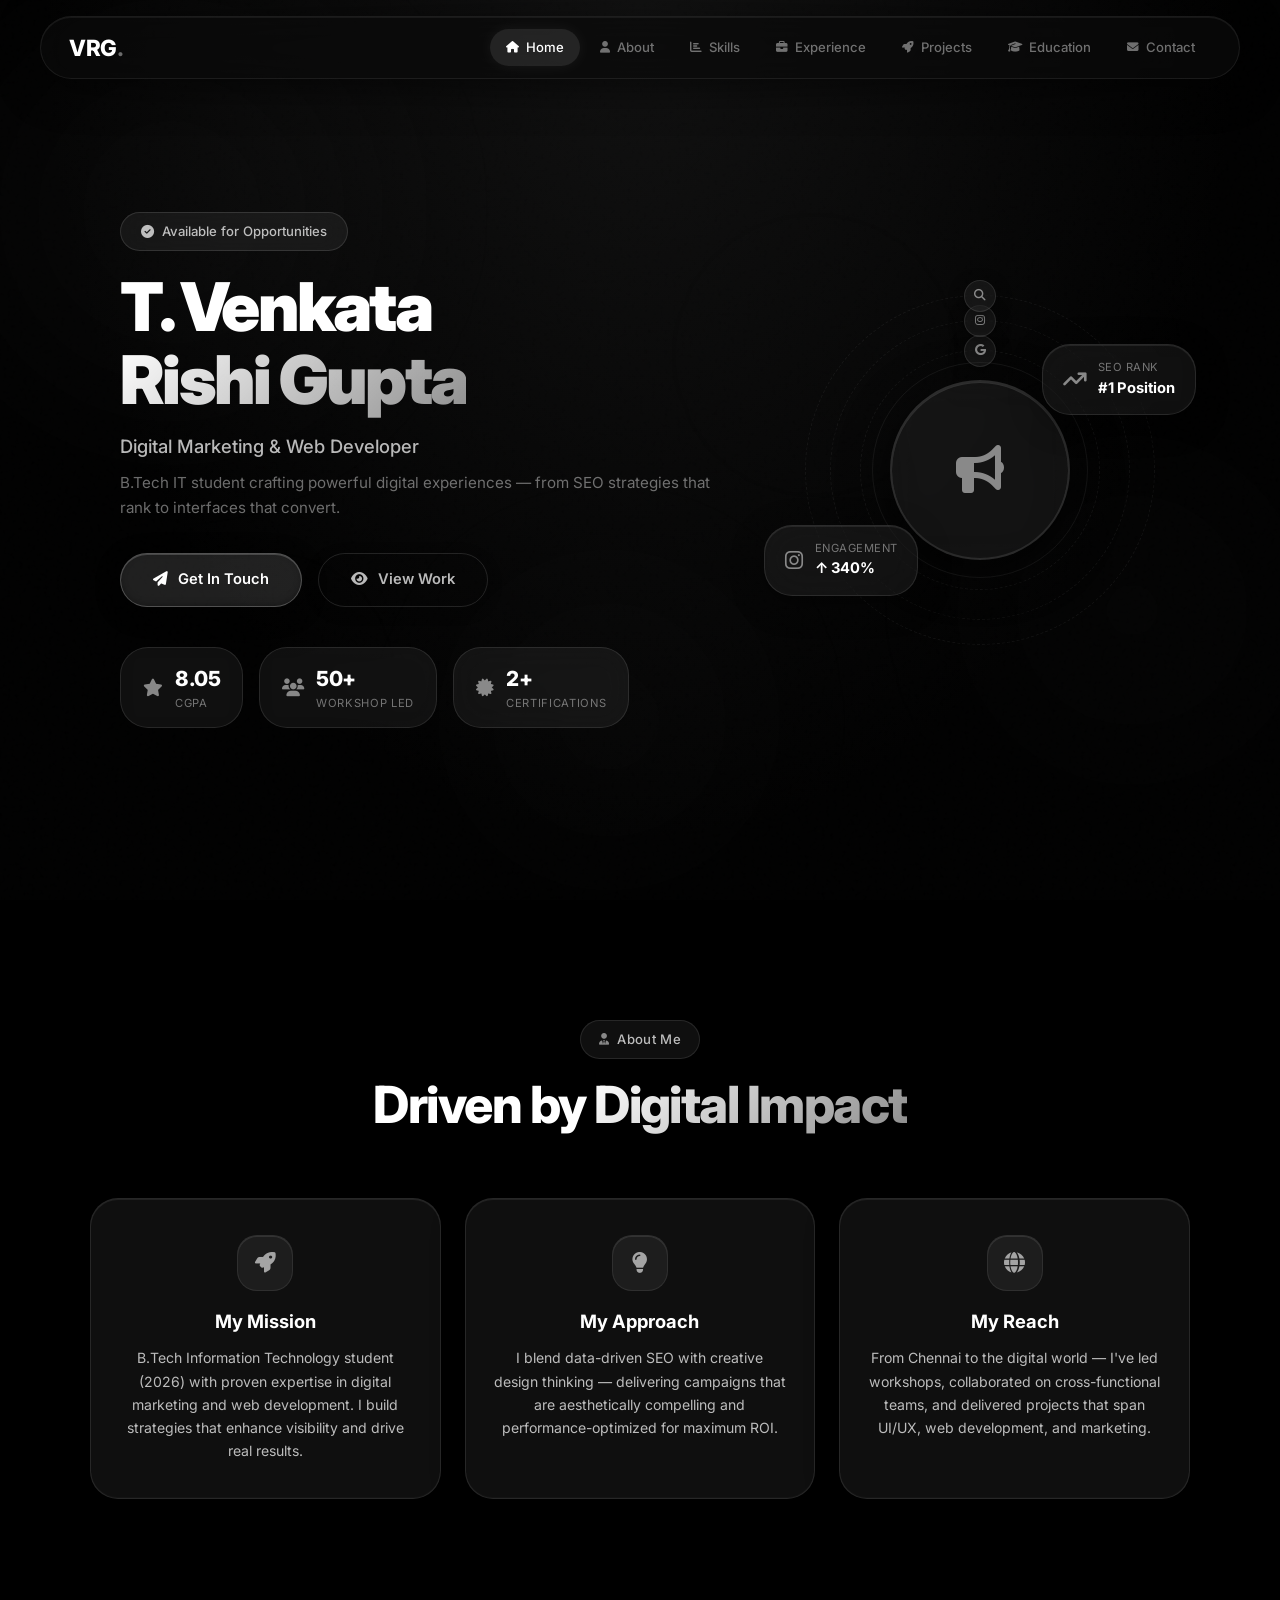
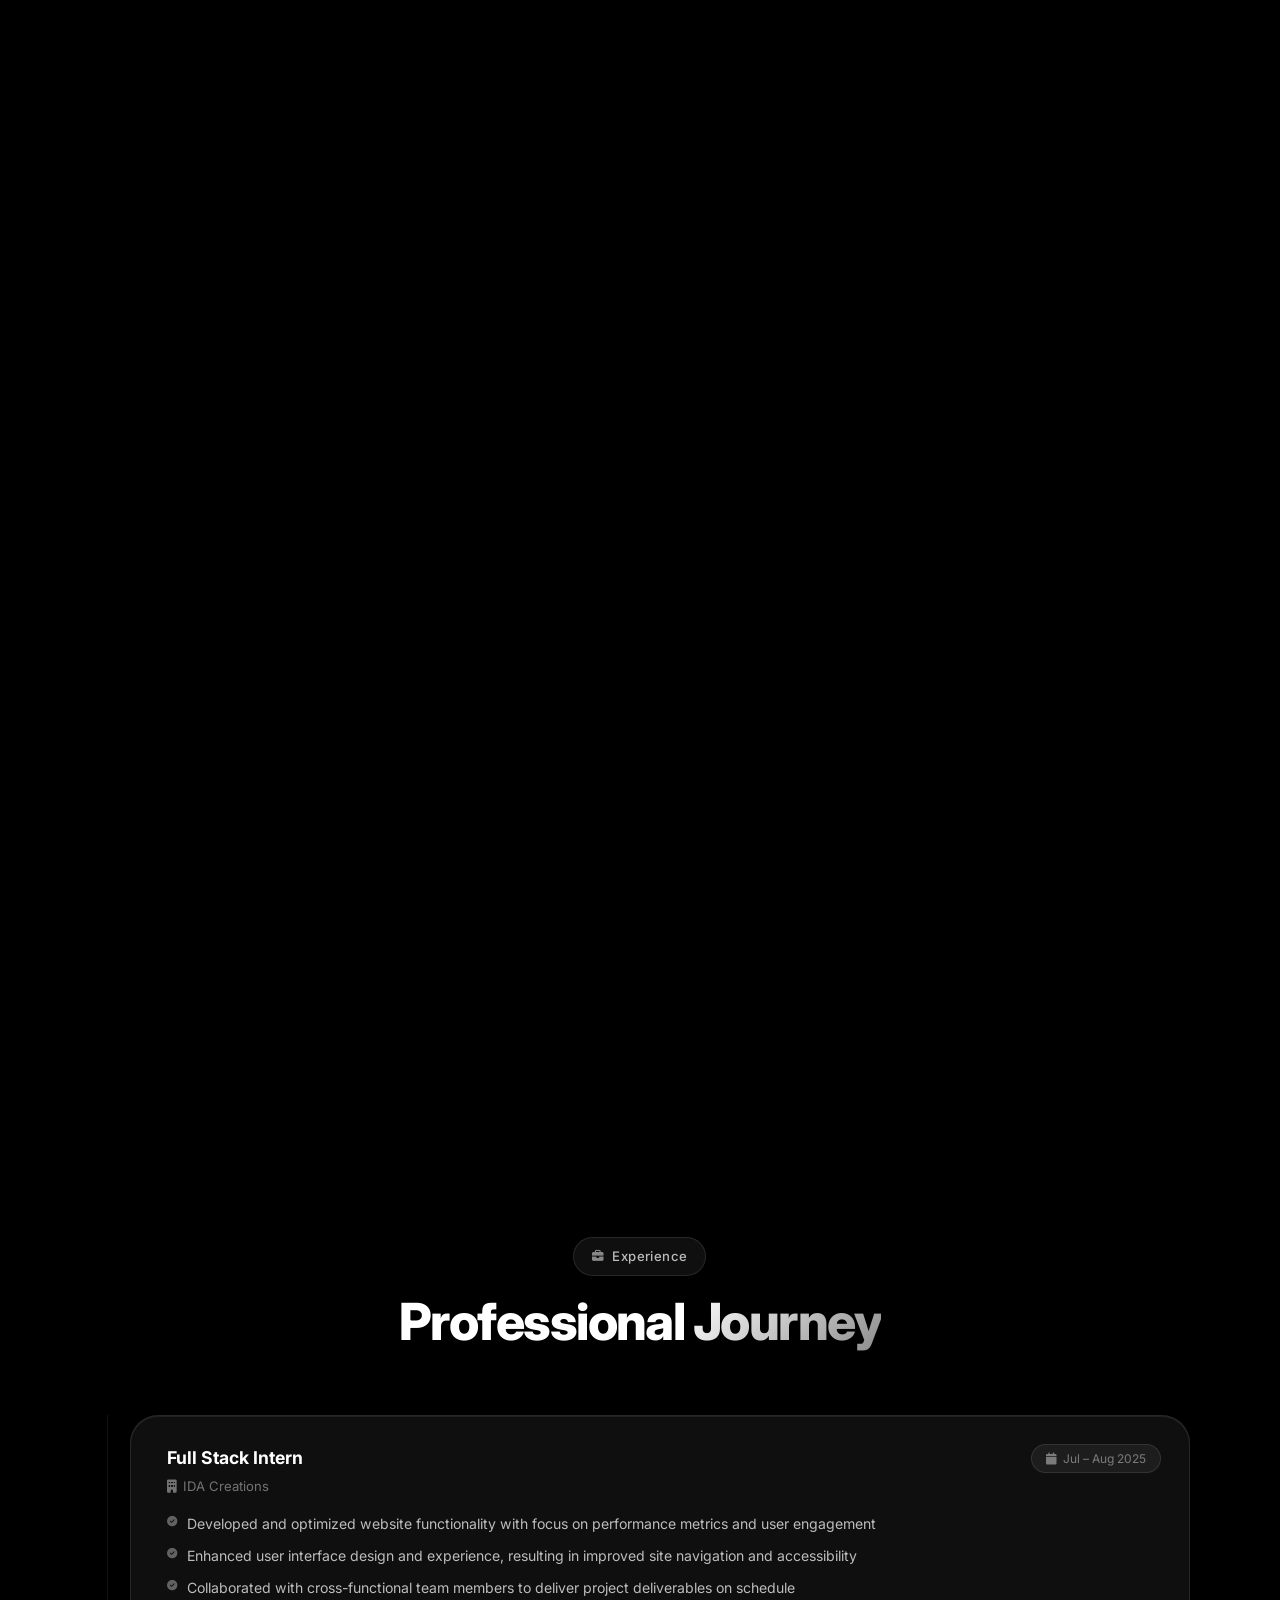
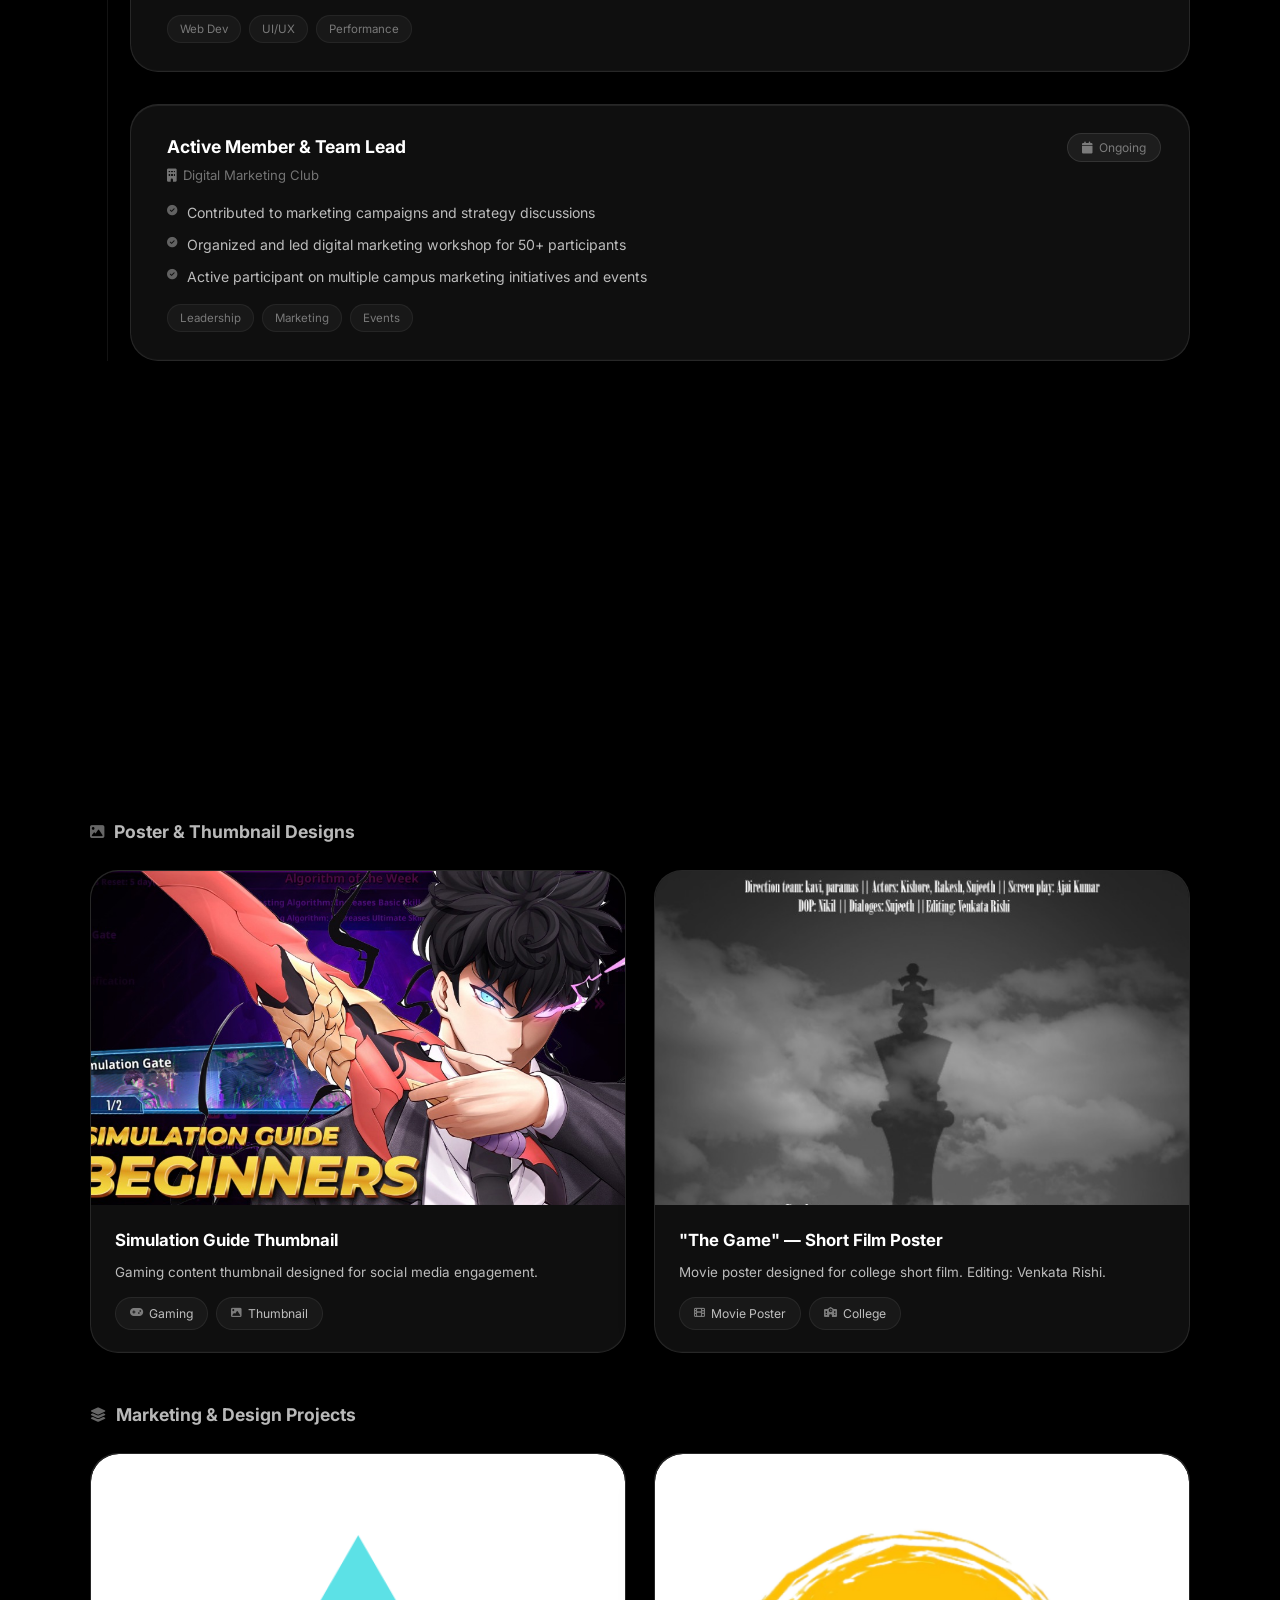
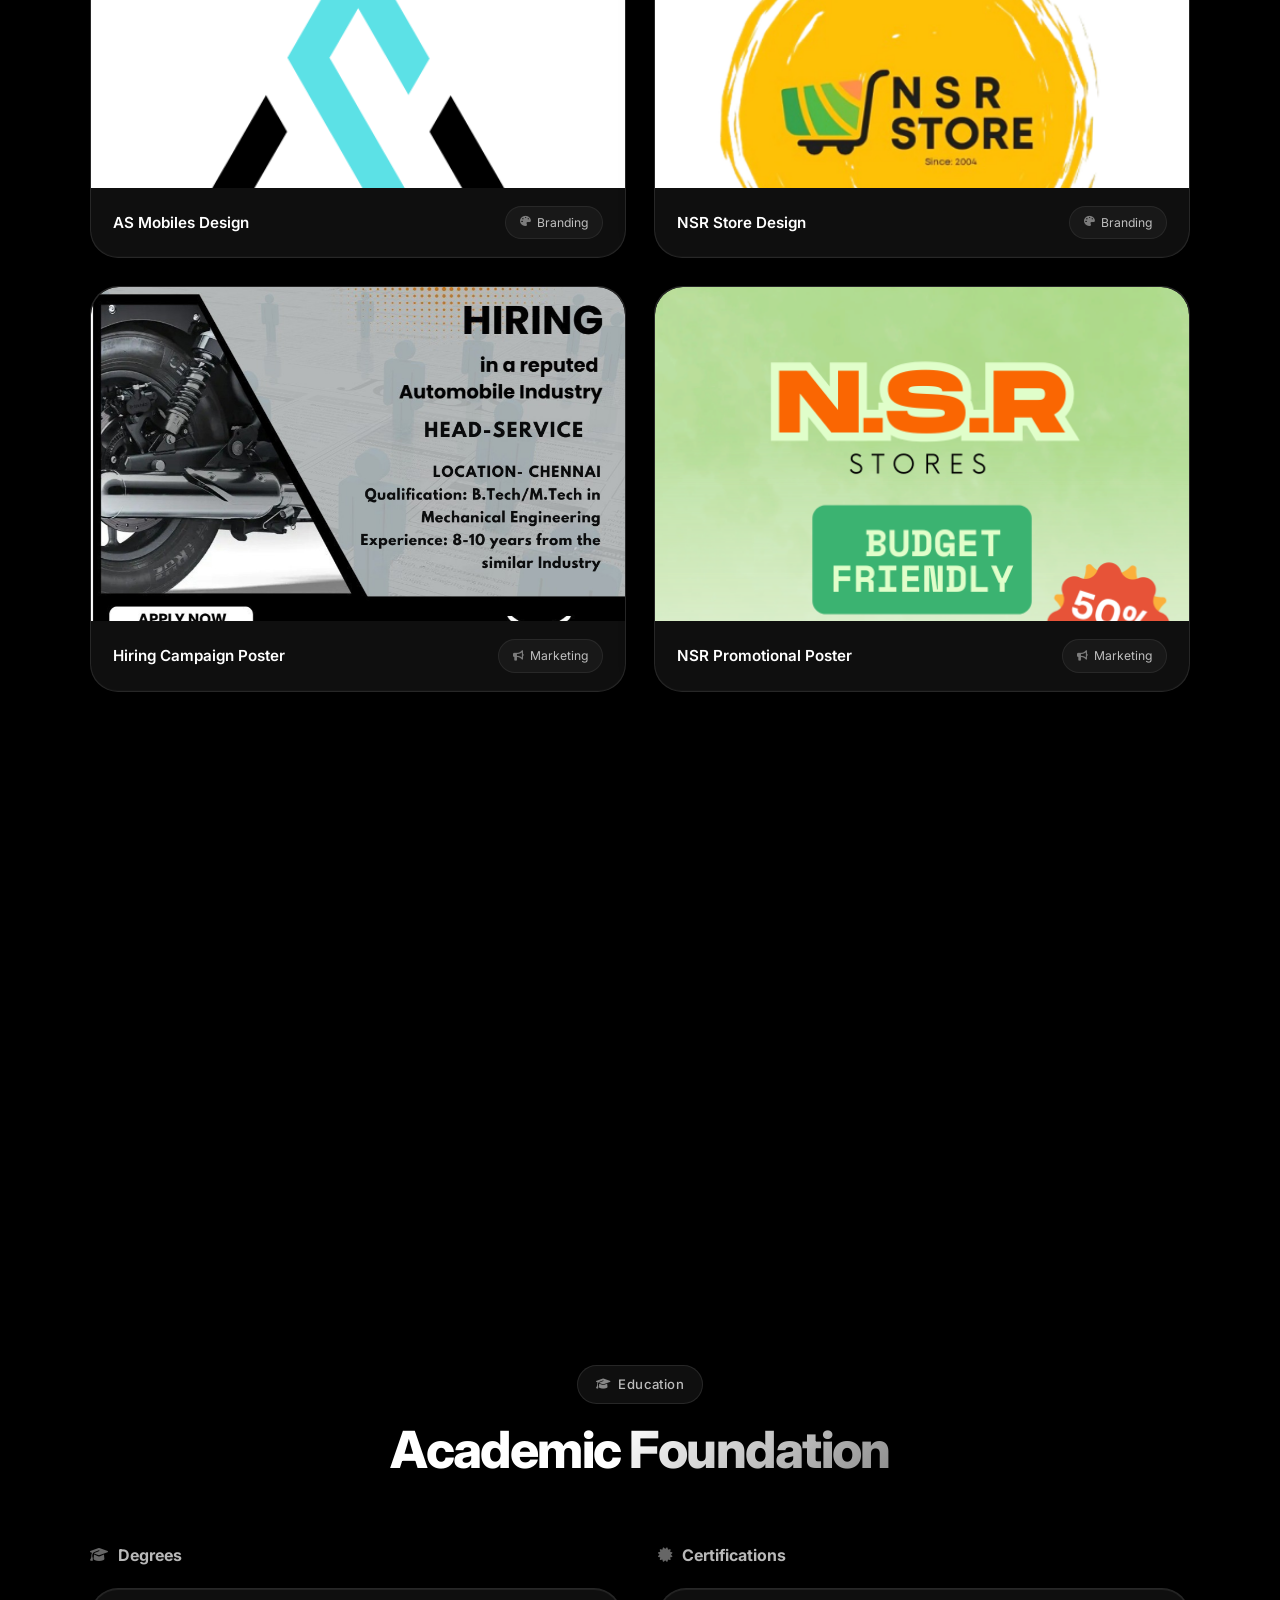
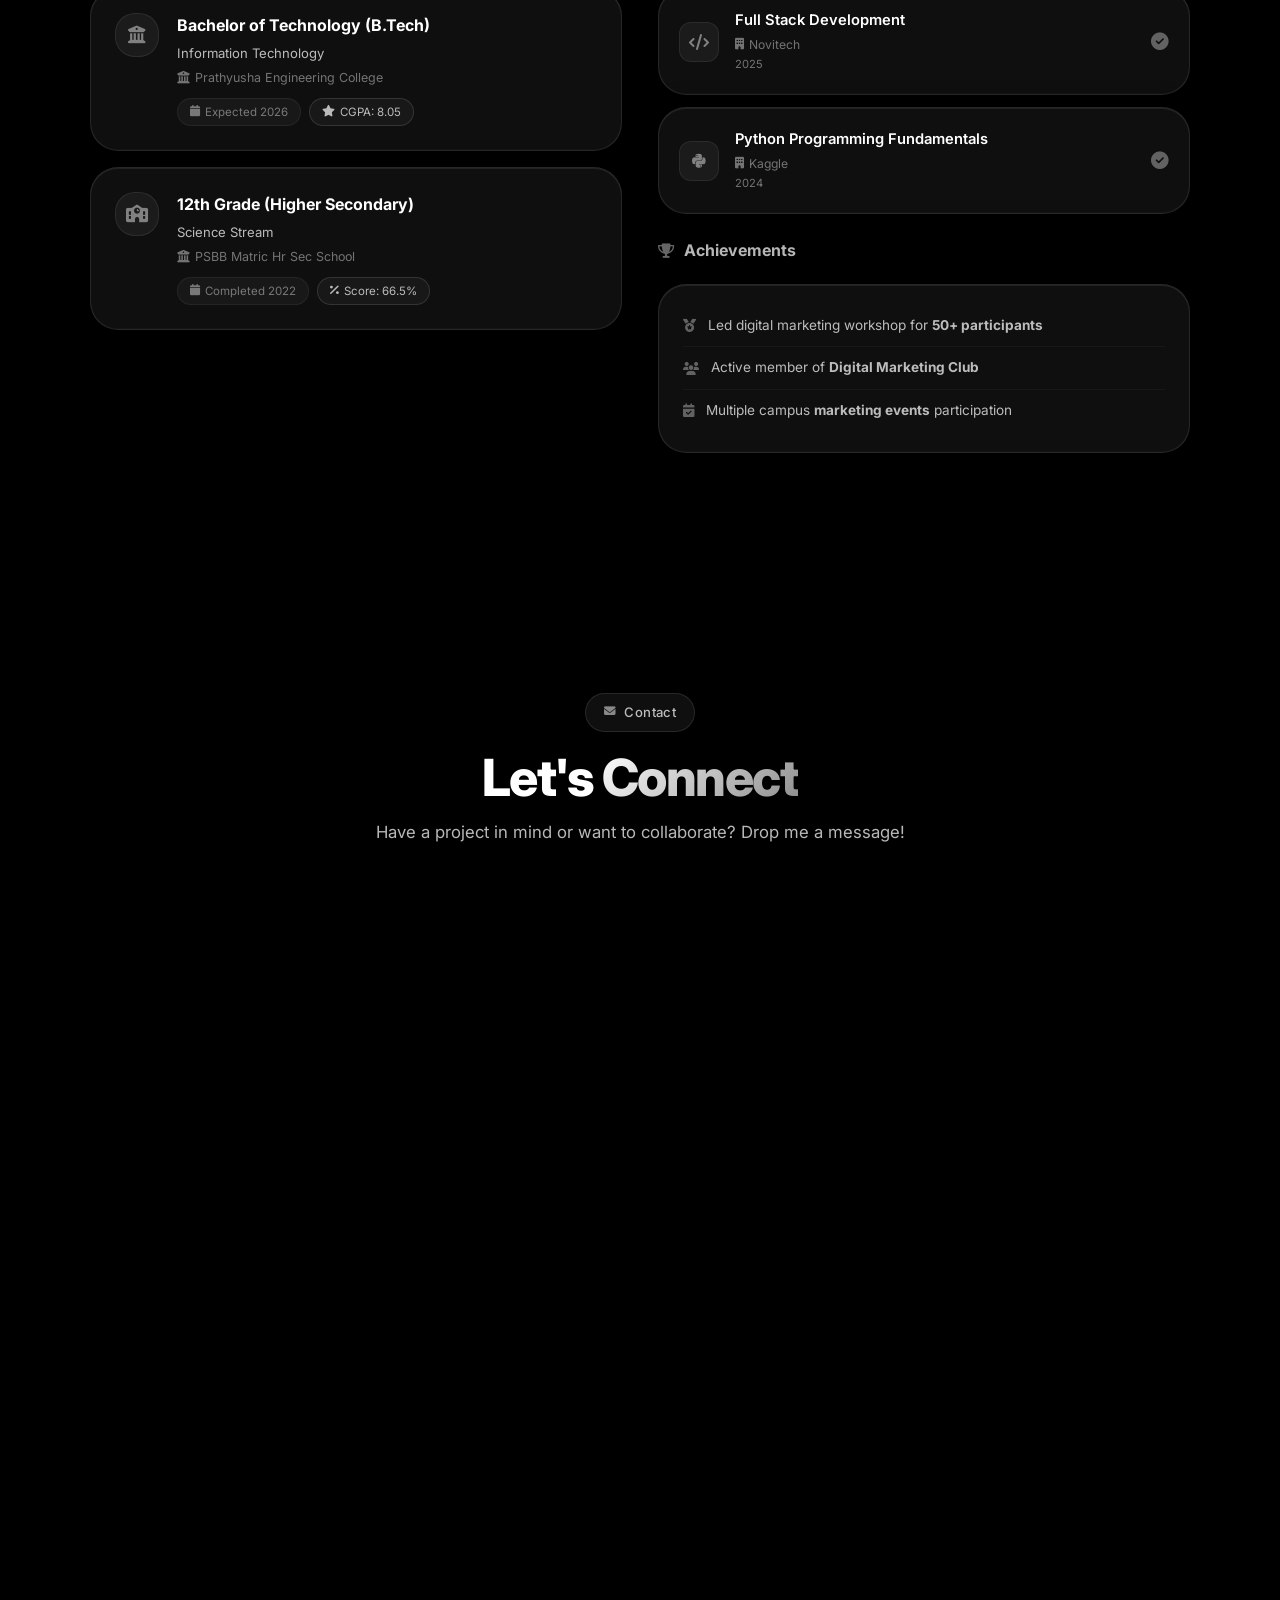
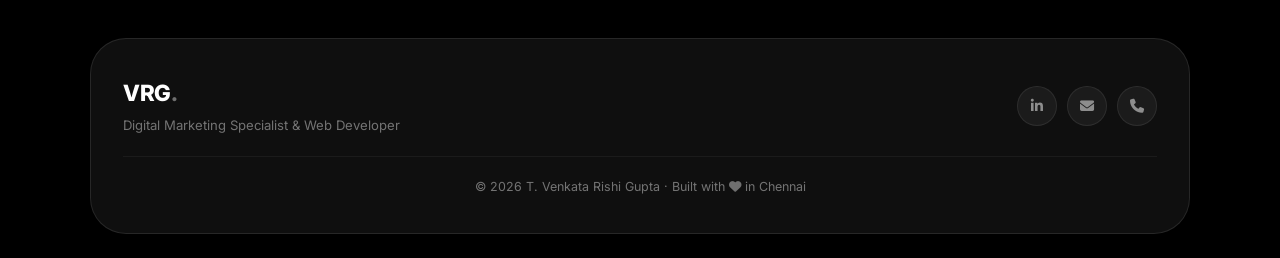
==== commit a7e91565: "second" ====
--- a/index.html
+++ b/index.html
@@ -67,7 +67,7 @@
         T. Venkata<br />
         <span class="gradient-text">Rishi Gupta</span>
       </h1>
-      <p class="hero-subtitle">Digital Marketing Specialist &amp; Web Developer</p>
+      <p class="hero-subtitle">Digital Marketing &amp; Web Developer</p>
       <p class="hero-desc">
         B.Tech IT student crafting powerful digital experiences — from SEO strategies that rank to interfaces that
         convert.
@@ -428,66 +428,66 @@
       </div>
 
       <!-- Canva Design Embeds -->
-      <h3 class="works-sub-heading mt-48"><i class="fa-solid fa-pen-ruler"></i> Canva Design Projects</h3>
+      <h3 class="works-sub-heading mt-48"><i class="fa-solid fa-layer-group"></i> Marketing &amp; Design Projects</h3>
       <div class="works-canva-grid">
         <div class="canva-card glass-card">
-          <div class="canva-embed-wrap">
-            <iframe loading="lazy" src="https://www.canva.com/design/DAGmX1Phuqk/5xt0BirKqe2yKIEESKuTVw/view?embed"
-              allowfullscreen="allowfullscreen" allow="fullscreen"></iframe>
+          <div class="canva-embed-wrap poster-img-wrap" onclick="openLightbox('AS MOBILES.png', 'AS Mobiles Logo Design')">
+            <img src="AS MOBILES.png" alt="AS Mobiles Logo Design" loading="lazy" />
+            <div class="img-zoom-hint"><i class="fa-solid fa-expand"></i></div>
           </div>
           <div class="canva-card-info">
-            <h4>Design Project 1</h4>
-            <span class="skill-tag"><i class="fa-solid fa-palette"></i> Canva</span>
+            <h4>AS Mobiles Design</h4>
+            <span class="skill-tag"><i class="fa-solid fa-palette"></i> Branding</span>
           </div>
         </div>
         <div class="canva-card glass-card">
-          <div class="canva-embed-wrap">
-            <iframe loading="lazy" src="https://www.canva.com/design/DAGmX_1RBnY/Ohxn4zfFHkY410VSQay9CQ/view?embed"
-              allowfullscreen="allowfullscreen" allow="fullscreen"></iframe>
+          <div class="canva-embed-wrap poster-img-wrap" onclick="openLightbox('Untitled design.png', 'NSR Store Logo Design')">
+            <img src="Untitled design.png" alt="NSR Store Logo Design" loading="lazy" />
+            <div class="img-zoom-hint"><i class="fa-solid fa-expand"></i></div>
           </div>
           <div class="canva-card-info">
-            <h4>Design Project 2</h4>
-            <span class="skill-tag"><i class="fa-solid fa-palette"></i> Canva</span>
+            <h4>NSR Store Design</h4>
+            <span class="skill-tag"><i class="fa-solid fa-palette"></i> Branding</span>
           </div>
         </div>
         <div class="canva-card glass-card">
-          <div class="canva-embed-wrap">
-            <iframe loading="lazy" src="https://www.canva.com/design/DAGmXppd1LI/-0dYeu36-ak2hpcxMoCjTA/view?embed"
-              allowfullscreen="allowfullscreen" allow="fullscreen"></iframe>
+          <div class="canva-embed-wrap poster-img-wrap" onclick="openLightbox('GM-SERVICE &amp; OPERATIONS.png', 'Automobile Industry Hiring Poster')">
+            <img src="GM-SERVICE &amp; OPERATIONS.png" alt="Hiring Poster" loading="lazy" />
+            <div class="img-zoom-hint"><i class="fa-solid fa-expand"></i></div>
           </div>
           <div class="canva-card-info">
-            <h4>Design Project 3</h4>
-            <span class="skill-tag"><i class="fa-solid fa-palette"></i> Canva</span>
+            <h4>Hiring Campaign Poster</h4>
+            <span class="skill-tag"><i class="fa-solid fa-bullhorn"></i> Marketing</span>
           </div>
         </div>
         <div class="canva-card glass-card">
-          <div class="canva-embed-wrap">
-            <iframe loading="lazy" src="https://www.canva.com/design/DAGljau8V98/XFoKpj3DDhOV1EO4dMuVNQ/view?embed"
-              allowfullscreen="allowfullscreen" allow="fullscreen"></iframe>
+          <div class="canva-embed-wrap poster-img-wrap" onclick="openLightbox('N.S.R.png', 'NSR Promotional Poster')">
+            <img src="N.S.R.png" alt="NSR Promo Poster" loading="lazy" />
+            <div class="img-zoom-hint"><i class="fa-solid fa-expand"></i></div>
           </div>
           <div class="canva-card-info">
-            <h4>Design Project 4</h4>
-            <span class="skill-tag"><i class="fa-solid fa-palette"></i> Canva</span>
+            <h4>NSR Promotional Poster</h4>
+            <span class="skill-tag"><i class="fa-solid fa-bullhorn"></i> Marketing</span>
           </div>
         </div>
         <div class="canva-card glass-card">
-          <div class="canva-embed-wrap">
-            <iframe loading="lazy" src="https://www.canva.com/design/DAGnURakRXc/LvXEK84RqoYodj6kaVEstA/view?embed"
-              allowfullscreen="allowfullscreen" allow="fullscreen"></iframe>
+          <div class="canva-embed-wrap poster-img-wrap" onclick="openLightbox('1 copy.png', 'Prathyusha Engineering College Info Graphic')">
+            <img src="1 copy.png" alt="Prathyusha Engineering College Info Graphic" loading="lazy" />
+            <div class="img-zoom-hint"><i class="fa-solid fa-expand"></i></div>
           </div>
           <div class="canva-card-info">
-            <h4>Design Project 5</h4>
-            <span class="skill-tag"><i class="fa-solid fa-palette"></i> Canva</span>
+            <h4>PEC Info Graphic</h4>
+            <span class="skill-tag"><i class="fa-solid fa-image"></i> Graphic Design</span>
           </div>
         </div>
         <div class="canva-card glass-card">
-          <div class="canva-embed-wrap">
-            <iframe loading="lazy" src="https://www.canva.com/design/DAG2lvkWkO4/tm6XR6jts2namlH_p8Xtew/view?embed"
-              allowfullscreen="allowfullscreen" allow="fullscreen"></iframe>
+          <div class="canva-embed-wrap poster-img-wrap" onclick="openLightbox('prathyusha engineering college.mp4', 'Prathyusha College Promo')">
+            <video src="prathyusha engineering college.mp4" autoplay loop muted playsinline></video>
+            <div class="img-zoom-hint"><i class="fa-solid fa-expand"></i></div>
           </div>
           <div class="canva-card-info">
-            <h4>Design Project 6</h4>
-            <span class="skill-tag"><i class="fa-solid fa-palette"></i> Canva</span>
+            <h4>Prathyusha College Promo</h4>
+            <span class="skill-tag"><i class="fa-solid fa-video"></i> Video Editing</span>
           </div>
         </div>
       </div>
@@ -680,6 +680,7 @@
   <div class="lightbox-overlay" id="lightboxOverlay" onclick="closeLightbox()">
     <button class="lightbox-close" onclick="closeLightbox()"><i class="fa-solid fa-xmark"></i></button>
     <img id="lightboxImg" src="" alt="" onclick="event.stopPropagation()" />
+    <video id="lightboxVideo" src="" controls onclick="event.stopPropagation()" style="display: none;"></video>
     <p class="lightbox-caption" id="lightboxCaption"></p>
   </div>
 
--- a/style.css
+++ b/style.css
@@ -570,10 +570,13 @@
   overflow:hidden;
   background:rgba(255,255,255,.03);
 }
-.canva-embed-wrap iframe{
+.canva-embed-wrap iframe,
+.canva-embed-wrap img,
+.canva-embed-wrap video {
   position:absolute;inset:0;
   width:100%;height:100%;border:none;
   border-radius:var(--radius-lg) var(--radius-lg) 0 0;
+  object-fit:cover;
 }
 .canva-card-info{
   padding:18px 22px;
@@ -787,7 +790,8 @@
 .lightbox-overlay.active{
   opacity:1;visibility:visible;
 }
-.lightbox-overlay img{
+.lightbox-overlay img,
+.lightbox-overlay video {
   max-width:90vw;max-height:80vh;
   border-radius:var(--radius-lg);
   border:1px solid rgba(255,255,255,.1);
@@ -797,7 +801,8 @@
   transform:scale(.92);
   transition:transform .4s cubic-bezier(.22,1,.36,1);
 }
-.lightbox-overlay.active img{
+.lightbox-overlay.active img,
+.lightbox-overlay.active video {
   transform:scale(1);
 }
 .lightbox-close{
